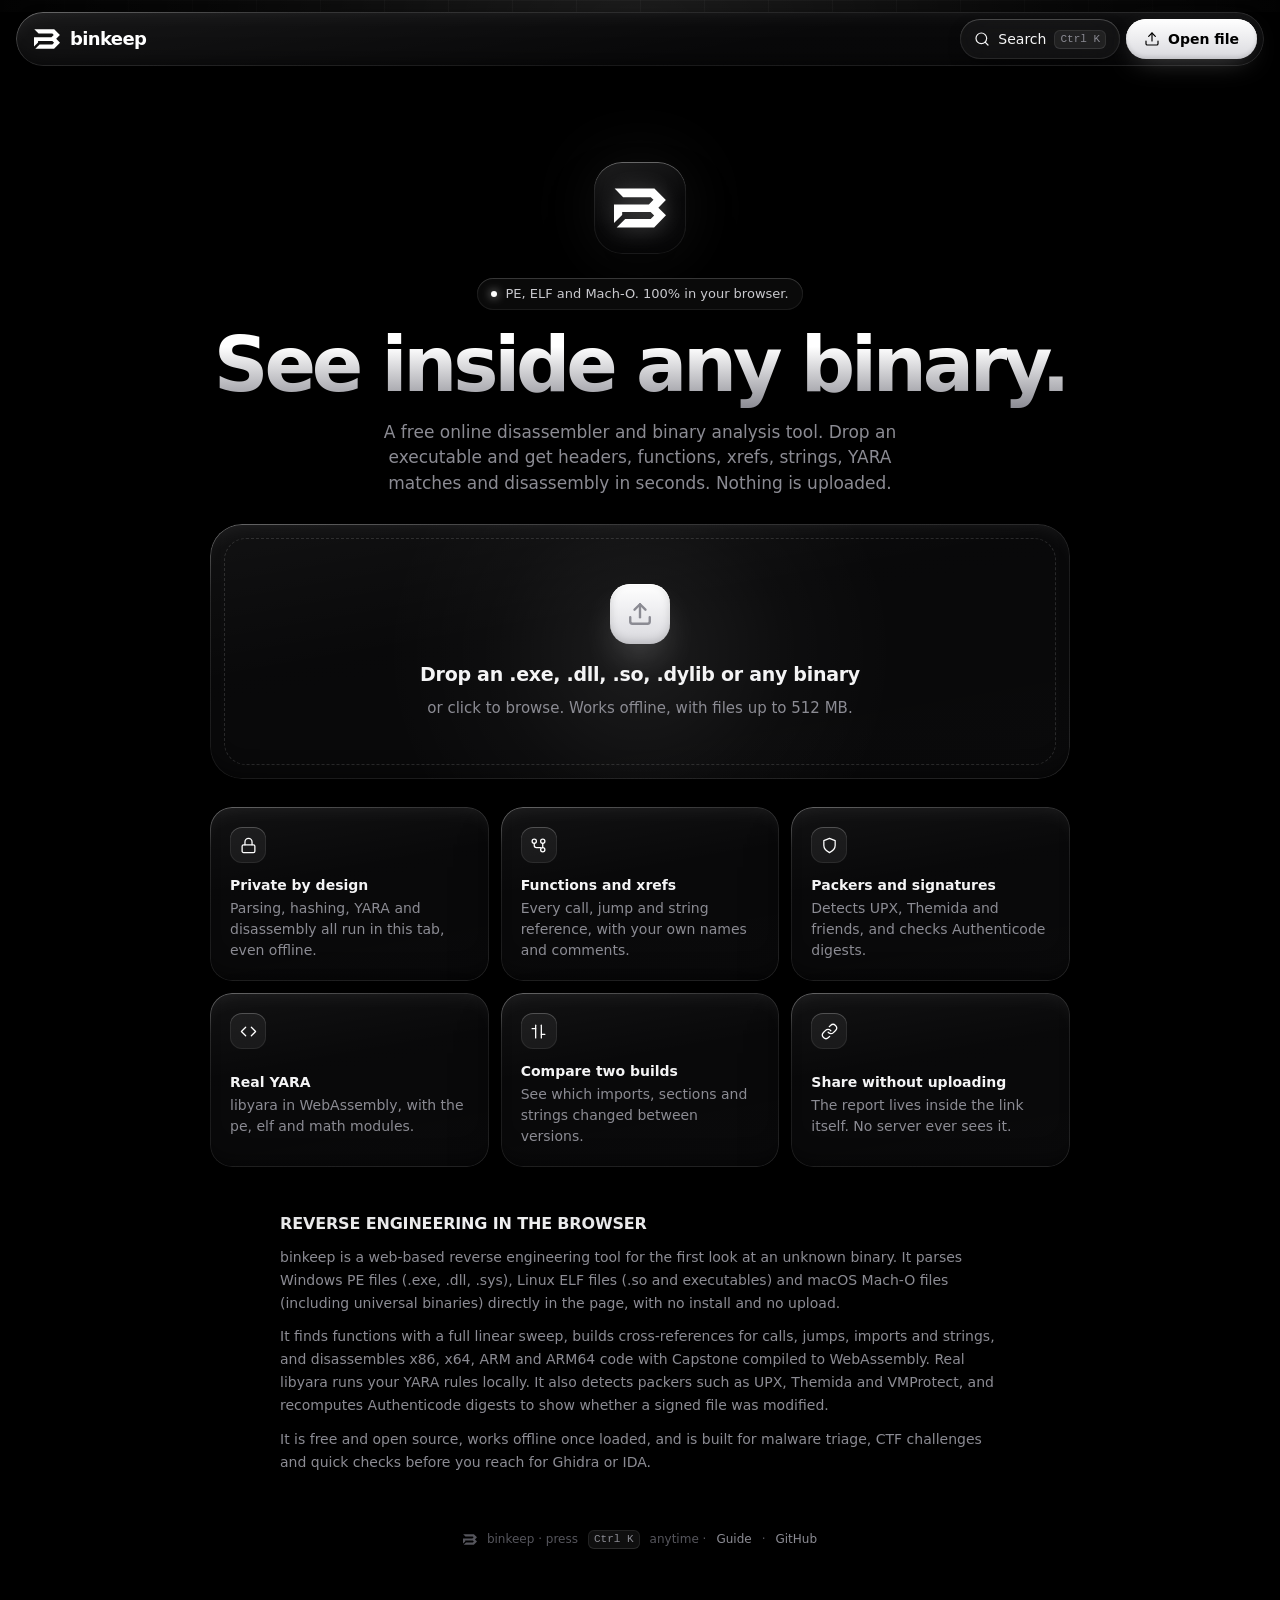
==== index.html @ 2a32a638 "Initial release of binkeep Browser-only PE/ELF/Mach-O triage: overview, imports, strings, functions," ====
<!doctype html>
<html lang="en">
<head>
  <meta charset="utf-8">
  <meta name="viewport" content="width=device-width, initial-scale=1">
  <!-- No inline scripts, no third-party scripts, no network calls except the app itself and fonts.
       'unsafe-eval' is only for libyara-wasm's Emscripten glue (it builds functions with new Function). -->
  <meta http-equiv="Content-Security-Policy" content="default-src 'none'; script-src 'self' 'unsafe-eval' 'wasm-unsafe-eval'; style-src 'self' 'unsafe-inline' https://fonts.googleapis.com; font-src https://fonts.gstatic.com; img-src 'self' blob: data:; connect-src 'self' data:; worker-src 'self'; manifest-src 'self'; base-uri 'none'; form-action 'none'; object-src 'none'">
  <meta name="referrer" content="no-referrer">
  <title>binkeep: online binary analysis and reverse engineering in your browser</title>
  <meta name="description" content="binkeep is a free web tool for reverse engineering and malware triage. Open PE (.exe, .dll), ELF and Mach-O files in your browser: disassembler, functions, xrefs, strings, imports, YARA, packer detection and Authenticode. Nothing is uploaded.">
  <meta name="keywords" content="binkeep, online disassembler, web reverse engineering, reverse engineering in browser, binary analysis, PE viewer, ELF viewer, Mach-O viewer, YARA online, malware analysis, exe analyzer">
  <link rel="canonical" href="https://kano92-dir.github.io/binkeep/">
  <meta name="robots" content="index, follow, max-image-preview:large">
  <meta name="author" content="kano92-dir">
  <meta name="application-name" content="binkeep">
  <meta name="apple-mobile-web-app-title" content="binkeep">
  <meta name="color-scheme" content="dark">
  <meta property="og:type" content="website">
  <meta property="og:site_name" content="binkeep">
  <meta property="og:title" content="binkeep: reverse engineering in your browser">
  <meta property="og:description" content="Disassembler, functions, xrefs, strings, YARA and packer detection for PE, ELF and Mach-O. Free, offline, nothing is uploaded.">
  <meta property="og:url" content="https://kano92-dir.github.io/binkeep/">
  <meta property="og:image" content="https://kano92-dir.github.io/binkeep/assets/og.png">
  <meta property="og:image:width" content="1200">
  <meta property="og:image:height" content="630">
  <meta property="og:image:alt" content="binkeep logo with the text: reverse engineering in your browser">
  <meta property="og:locale" content="en_US">
  <meta name="twitter:card" content="summary_large_image">
  <meta name="twitter:title" content="binkeep: reverse engineering in your browser">
  <meta name="twitter:description" content="Disassembler, xrefs, strings, YARA and packer detection for PE, ELF and Mach-O. Free, offline, nothing is uploaded.">
  <meta name="twitter:image" content="https://kano92-dir.github.io/binkeep/assets/og.png">
  <script type="application/ld+json">
  {
    "@context": "https://schema.org",
    "@graph": [
      {
        "@type": "WebSite",
        "@id": "https://kano92-dir.github.io/binkeep/#website",
        "name": "binkeep",
        "url": "https://kano92-dir.github.io/binkeep/",
        "inLanguage": "en"
      },
      {
        "@type": "WebApplication",
        "@id": "https://kano92-dir.github.io/binkeep/#app",
        "name": "binkeep",
        "alternateName": ["binkeep online disassembler", "binkeep reverse engineering tool"],
        "url": "https://kano92-dir.github.io/binkeep/",
        "description": "Free browser-based binary analysis and reverse engineering tool for PE, ELF and Mach-O files: disassembler, functions, cross-references, strings, imports, YARA, packer detection and Authenticode checks. Files never leave the device.",
        "applicationCategory": "DeveloperApplication",
        "applicationSubCategory": "Reverse engineering",
        "operatingSystem": "Windows, macOS, Linux, ChromeOS (web browser)",
        "browserRequirements": "Requires a modern browser with WebAssembly",
        "isAccessibleForFree": true,
        "offers": { "@type": "Offer", "price": "0", "priceCurrency": "USD" },
        "image": "https://kano92-dir.github.io/binkeep/assets/og.png",
        "screenshot": "https://kano92-dir.github.io/binkeep/assets/screenshots/overview.png",
        "featureList": ["x86, x64, ARM and ARM64 disassembler", "Function list and cross-references", "Strings and imports", "YARA rules in the browser", "Packer detection (UPX, Themida, VMProtect and more)", "Authenticode digest check", "PE resources, version info and manifest", "Compare two binaries", "Works offline"],
        "author": { "@type": "Person", "name": "kano92-dir", "url": "https://github.com/kano92-dir" },
        "isPartOf": { "@id": "https://kano92-dir.github.io/binkeep/#website" },
        "sameAs": ["https://github.com/kano92-dir/binkeep"]
      },
      {
        "@type": "SoftwareSourceCode",
        "name": "binkeep",
        "codeRepository": "https://github.com/kano92-dir/binkeep",
        "programmingLanguage": "JavaScript",
        "license": "https://opensource.org/licenses/MIT",
        "targetProduct": { "@id": "https://kano92-dir.github.io/binkeep/#app" }
      }
    ]
  }
  </script>
  <link rel="preconnect" href="https://fonts.googleapis.com">
  <link rel="preconnect" href="https://fonts.gstatic.com" crossorigin>
  <link href="https://fonts.googleapis.com/css2?family=Geist:wght@400;500;600;700&family=Geist+Mono:wght@400;500;600&display=swap" rel="stylesheet">
  <link rel="stylesheet" href="css/style.css">
  <link rel="icon" href="assets/favicon.svg" type="image/svg+xml">
  <link rel="apple-touch-icon" href="assets/icon-192.png">
  <link rel="manifest" href="manifest.webmanifest">
  <meta name="theme-color" content="#000000">
</head>
<body>
  <a class="skip" href="#main">Skip to content</a>

  <div class="ambient" aria-hidden="true">
    <div class="blob b1"></div><div class="blob b2"></div><div class="blob b3"></div><div class="blob b4"></div>
    <div class="grain"></div>
  </div>

  <header class="topbar">
    <a class="brand" href="./" aria-label="binkeep home">
      <svg class="logo" viewBox="289 373 688 513" aria-hidden="true"><path d="M297 373H824L975 524L876 625L977 726L820 886H324L437 774H774L820 728L774 681H397V722L289 827V583H750L811 522L775 486H410Z"/></svg>
      <span class="wordmark">binkeep</span>
    </a>
    <div class="file-meta" id="fileMeta" hidden>
      <span class="file-icon" id="fileIcon" hidden></span>
      <span class="file-name" id="fileName"></span>
      <span class="chip" id="fileFormat"></span>
    </div>
    <div class="actions" id="actions">
      <button class="btn icon-btn" type="button" id="paletteBtn" title="Search and commands (Ctrl+K)">
        <svg viewBox="0 0 24 24" aria-hidden="true"><circle cx="11" cy="11" r="8"/><line x1="21" y1="21" x2="16.65" y2="16.65"/></svg>
        <span class="lbl">Search</span><kbd class="kbd" id="paletteKbd">Ctrl K</kbd>
      </button>
      <button class="btn icon-btn report-only" type="button" id="compareBtn" title="Compare with another file" hidden>
        <svg viewBox="0 0 24 24" aria-hidden="true"><path d="M8 3v18"/><path d="M16 3v18"/><path d="M3 8h5"/><path d="M16 16h5"/></svg>
        <span class="lbl">Compare</span>
      </button>
      <button class="btn icon-btn report-only" type="button" id="shareBtn" title="Copy a share link (the file is not included)" hidden>
        <svg viewBox="0 0 24 24" aria-hidden="true"><path d="M10 13a5 5 0 0 0 7.54.54l3-3a5 5 0 0 0-7.07-7.07l-1.72 1.71"/><path d="M14 11a5 5 0 0 0-7.54-.54l-3 3a5 5 0 0 0 7.07 7.07l1.71-1.71"/></svg>
        <span class="lbl">Share</span>
      </button>
      <div class="menu-wrap report-only" hidden>
        <button class="btn icon-btn" type="button" id="exportBtn" aria-haspopup="menu" aria-expanded="false" title="Export report">
          <svg viewBox="0 0 24 24" aria-hidden="true"><path d="M21 15v4a2 2 0 0 1-2 2H5a2 2 0 0 1-2-2v-4"/><polyline points="7 10 12 15 17 10"/><line x1="12" y1="15" x2="12" y2="3"/></svg>
          <span class="lbl">Export</span>
        </button>
        <div class="menu" id="exportMenu" role="menu" hidden>
          <button type="button" role="menuitem" data-export="md">Report as Markdown</button>
          <button type="button" role="menuitem" data-export="json">Report as JSON</button>
        </div>
      </div>
      <label class="btn btn-primary" for="fileInput">
        <svg viewBox="0 0 24 24" aria-hidden="true"><path d="M21 15v4a2 2 0 0 1-2 2H5a2 2 0 0 1-2-2v-4"/><polyline points="17 8 12 3 7 8"/><line x1="12" y1="3" x2="12" y2="15"/></svg>
        <span class="lbl">Open file</span>
      </label>
    </div>
    <input type="file" id="fileInput" class="visually-hidden">
    <input type="file" id="compareInput" class="visually-hidden">
  </header>

  <main id="main">
    <section class="empty" id="emptyState">
      <div class="hero">
        <span class="emblem" aria-hidden="true"><svg viewBox="289 373 688 513"><path d="M297 373H824L975 524L876 625L977 726L820 886H324L437 774H774L820 728L774 681H397V722L289 827V583H750L811 522L775 486H410Z"/></svg></span>
        <span class="eyebrow"><span class="dot" aria-hidden="true"></span>PE, ELF and Mach-O. 100% in your browser.</span>
        <h1><span class="grad">See inside any binary.</span></h1>
        <p>A free online disassembler and binary analysis tool. Drop an executable and get headers, functions, xrefs, strings, YARA matches and disassembly in seconds. Nothing is uploaded.</p>
      </div>
      <label class="dropzone" for="fileInput" id="dropzone">
        <span class="lens" aria-hidden="true"></span>
        <span class="drop-icon" aria-hidden="true"><svg viewBox="0 0 24 24"><path d="M21 15v4a2 2 0 0 1-2 2H5a2 2 0 0 1-2-2v-4"/><polyline points="17 8 12 3 7 8"/><line x1="12" y1="3" x2="12" y2="15"/></svg></span>
        <strong>Drop an .exe, .dll, .so, .dylib or any binary</strong>
        <span>or click to browse. Works offline, with files up to 512 MB.</span>
      </label>
      <ul class="pitch">
        <li>
          <span class="ico" aria-hidden="true"><svg viewBox="0 0 24 24"><rect x="3" y="11" width="18" height="11" rx="2"/><path d="M7 11V7a5 5 0 0 1 10 0v4"/></svg></span>
          <span><b>Private by design</b>Parsing, hashing, YARA and disassembly all run in this tab, even offline.</span>
        </li>
        <li>
          <span class="ico" aria-hidden="true"><svg viewBox="0 0 24 24"><circle cx="6" cy="6" r="3"/><circle cx="18" cy="18" r="3"/><path d="M6 9v3a3 3 0 0 0 3 3h6"/><circle cx="18" cy="6" r="3"/><path d="M18 9v6"/></svg></span>
          <span><b>Functions and xrefs</b>Every call, jump and string reference, with your own names and comments.</span>
        </li>
        <li>
          <span class="ico" aria-hidden="true"><svg viewBox="0 0 24 24"><path d="M12 22s8-4 8-10V5l-8-3-8 3v7c0 6 8 10 8 10z"/></svg></span>
          <span><b>Packers and signatures</b>Detects UPX, Themida and friends, and checks Authenticode digests.</span>
        </li>
        <li>
          <span class="ico" aria-hidden="true"><svg viewBox="0 0 24 24"><polyline points="16 18 22 12 16 6"/><polyline points="8 6 2 12 8 18"/></svg></span>
          <span><b>Real YARA</b>libyara in WebAssembly, with the pe, elf and math modules.</span>
        </li>
        <li>
          <span class="ico" aria-hidden="true"><svg viewBox="0 0 24 24"><path d="M8 3v18"/><path d="M16 3v18"/><path d="M3 8h5"/><path d="M16 16h5"/></svg></span>
          <span><b>Compare two builds</b>See which imports, sections and strings changed between versions.</span>
        </li>
        <li>
          <span class="ico" aria-hidden="true"><svg viewBox="0 0 24 24"><path d="M10 13a5 5 0 0 0 7.54.54l3-3a5 5 0 0 0-7.07-7.07l-1.72 1.71"/><path d="M14 11a5 5 0 0 0-7.54-.54l-3 3a5 5 0 0 0 7.07 7.07l1.71-1.71"/></svg></span>
          <span><b>Share without uploading</b>The report lives inside the link itself. No server ever sees it.</span>
        </li>
      </ul>
      <section class="about" aria-labelledby="aboutTitle">
        <h2 id="aboutTitle">Reverse engineering in the browser</h2>
        <p>binkeep is a web-based reverse engineering tool for the first look at an unknown binary. It parses Windows PE files (.exe, .dll, .sys), Linux ELF files (.so and executables) and macOS Mach-O files (including universal binaries) directly in the page, with no install and no upload.</p>
        <p>It finds functions with a full linear sweep, builds cross-references for calls, jumps, imports and strings, and disassembles x86, x64, ARM and ARM64 code with Capstone compiled to WebAssembly. Real libyara runs your YARA rules locally. It also detects packers such as UPX, Themida and VMProtect, and recomputes Authenticode digests to show whether a signed file was modified.</p>
        <p>It is free and open source, works offline once loaded, and is built for malware triage, CTF challenges and quick checks before you reach for Ghidra or IDA.</p>
      </section>
      <p class="foot"><svg viewBox="289 373 688 513" aria-hidden="true"><path d="M297 373H824L975 524L876 625L977 726L820 886H324L437 774H774L820 728L774 681H397V722L289 827V583H750L811 522L775 486H410Z"/></svg>binkeep &middot; press <kbd class="kbd">Ctrl K</kbd> anytime &middot; <a href="guide.html">Guide</a> &middot; <a href="https://github.com/kano92-dir/binkeep">GitHub</a></p>
    </section>

    <section class="loading" id="loadingState" hidden aria-live="polite">
      <div class="spinner" aria-hidden="true"></div>
      <span id="loadingText">Analyzing...</span>
    </section>

    <section class="report" id="shared" hidden></section>

    <section class="report" id="report" hidden>
      <div class="summary" id="summary"></div>

      <div class="card entropy-card">
        <div class="card-head">
          <h2>Entropy</h2>
          <span class="muted" id="entropyLegend"></span>
        </div>
        <div class="entropy-wrap">
          <canvas id="entropyCanvas" role="img" aria-label="Entropy across the file"></canvas>
          <div class="tooltip" id="entropyTip" hidden></div>
        </div>
        <p class="muted small">Values near 8 bits per byte mean compressed or encrypted data. Click anywhere to open that offset in the hex view.</p>
      </div>

      <nav class="tabs" role="tablist" aria-label="Report sections" id="tabs">
        <span class="tab-lens" id="tabLens" aria-hidden="true"></span>
        <button role="tab" data-tab="overview" aria-selected="true">Overview</button>
        <button role="tab" data-tab="sections">Sections</button>
        <button role="tab" data-tab="imports">Imports</button>
        <button role="tab" data-tab="exports">Symbols</button>
        <button role="tab" data-tab="strings">Strings</button>
        <button role="tab" data-tab="functions">Functions</button>
        <button role="tab" data-tab="resources" hidden>Resources</button>
        <button role="tab" data-tab="hex">Hex</button>
        <button role="tab" data-tab="disasm">Disassembly</button>
        <button role="tab" data-tab="yara">YARA</button>
        <button role="tab" data-tab="diff" hidden>Compare</button>
      </nav>

      <div class="panel" role="tabpanel" data-panel="overview"></div>
      <div class="panel" role="tabpanel" data-panel="sections" hidden></div>
      <div class="panel" role="tabpanel" data-panel="imports" hidden></div>
      <div class="panel" role="tabpanel" data-panel="exports" hidden></div>
      <div class="panel" role="tabpanel" data-panel="strings" hidden>
        <div class="toolbar">
          <label class="search">
            <svg viewBox="0 0 24 24" aria-hidden="true"><circle cx="11" cy="11" r="8"/><line x1="21" y1="21" x2="16.65" y2="16.65"/></svg>
            <span class="visually-hidden">Filter strings</span>
            <input type="search" id="strFilter" placeholder="Filter strings (regex ok)" autocomplete="off">
          </label>
          <label class="select">
            <span>Encoding</span>
            <select id="strEnc"><option value="">All</option><option>ASCII</option><option>UTF-16</option></select>
          </label>
          <label class="select"><input type="checkbox" id="strRefOnly"> Referenced by code</label>
          <div class="chips" id="strCats" role="group" aria-label="Category filter"></div>
          <span class="muted" id="strCount"></span>
        </div>
        <div class="vlist strings-list" id="strList" tabindex="0" aria-label="Strings"></div>
      </div>
      <div class="panel" role="tabpanel" data-panel="functions" hidden>
        <div class="toolbar">
          <label class="search">
            <svg viewBox="0 0 24 24" aria-hidden="true"><circle cx="11" cy="11" r="8"/><line x1="21" y1="21" x2="16.65" y2="16.65"/></svg>
            <span class="visually-hidden">Filter functions</span>
            <input type="search" id="fnFilter" placeholder="Filter by name or address" autocomplete="off">
          </label>
          <label class="select">
            <span>Sort</span>
            <select id="fnSort"><option value="va">Address</option><option value="xrefs">Most called</option><option value="size">Largest</option><option value="name">Name</option></select>
          </label>
          <button class="btn" type="button" id="codeRun" hidden>Analyze code</button>
          <span class="muted" id="fnInfo"></span>
        </div>
        <div class="progress" id="codeProgress" hidden><i></i></div>
        <div class="vlist fn-list-v" id="fnList" tabindex="0" aria-label="Functions"></div>
      </div>
      <div class="panel" role="tabpanel" data-panel="resources" hidden></div>
      <div class="panel" role="tabpanel" data-panel="hex" hidden>
        <div class="toolbar">
          <form id="hexGoto" class="goto">
            <label for="hexGotoInput">Go to offset</label>
            <input id="hexGotoInput" placeholder="0x400" autocomplete="off" spellcheck="false">
            <button class="btn" type="submit">Go</button>
          </form>
          <span class="muted" id="hexInfo"></span>
        </div>
        <div class="vlist hex-list" id="hexList" tabindex="0" aria-label="Hex dump"></div>
      </div>
      <div class="panel" role="tabpanel" data-panel="disasm" hidden>
        <div class="toolbar">
          <form id="disGoto" class="goto">
            <label for="disGotoInput">Address</label>
            <input id="disGotoInput" placeholder="address or function name" autocomplete="off" spellcheck="false">
            <button class="btn" type="submit">Go</button>
          </form>
          <button class="btn" id="disBack" type="button" disabled>Back</button>
          <button class="btn" id="disEntry" type="button">Entry point</button>
          <span class="muted" id="disInfo"></span>
        </div>
        <p class="keys muted small">Click a line, then <kbd class="kbd">N</kbd> rename function, <kbd class="kbd">;</kbd> comment, <kbd class="kbd">X</kbd> cross-references.</p>
        <div class="disasm" id="disList" aria-live="polite"></div>
        <button class="btn more" id="disMore" type="button" hidden>Load 300 more</button>
      </div>
      <div class="panel" role="tabpanel" data-panel="yara" hidden>
        <div class="yara-grid">
          <div class="card yara-editor">
            <div class="card-head"><h2>Rules</h2><span class="muted small">libyara in WebAssembly, runs locally</span></div>
            <textarea id="yaraRules" spellcheck="false" aria-label="YARA rules"></textarea>
            <div class="toolbar">
              <button class="btn btn-primary" type="button" id="yaraRun">Run rules</button>
              <label class="btn" for="yaraFile">Load .yar</label>
              <input type="file" id="yaraFile" class="visually-hidden" accept=".yar,.yara,.txt">
              <button class="btn" type="button" id="yaraSample">Sample rules</button>
              <span class="muted small" id="yaraStatus">Ctrl+Enter runs</span>
            </div>
          </div>
          <div class="card yara-results" id="yaraResults"><div class="card-head"><h2>Matches</h2></div><p class="muted small">Run your rules to see matches here. Rules are kept in this browser and run automatically on every file you open.</p></div>
        </div>
      </div>
      <div class="panel" role="tabpanel" data-panel="diff" hidden></div>
    </section>
  </main>

  <div class="drag-overlay" id="dragOverlay" hidden>Drop to analyze</div>

  <dialog class="sheet" id="xrefDlg" aria-labelledby="xrefTitle">
    <div class="sheet-head"><h2 id="xrefTitle">Cross-references</h2><button class="btn icon-btn" type="button" data-close aria-label="Close"><svg viewBox="0 0 24 24" aria-hidden="true"><line x1="18" y1="6" x2="6" y2="18"/><line x1="6" y1="6" x2="18" y2="18"/></svg></button></div>
    <div class="sheet-body" id="xrefBody"></div>
  </dialog>

  <div class="edit-pop" id="editPop" hidden>
    <label id="editLabel" for="editInput"></label>
    <input id="editInput" autocomplete="off" spellcheck="false">
    <span class="muted small">Enter saves, Esc cancels, empty clears</span>
  </div>

  <div class="toast" id="toast" role="status" aria-live="polite" hidden></div>

  <script type="module" src="js/app.js"></script>
</body>
</html>
---- css/style.css ----
/* binkeep: obsidian glass theme. Black first, light used sparingly. */

:root {
  --bg: #000;
  --fg: #f4f4f5;
  --fg-2: #c9c9ce;
  --muted: #8b8b93;
  --faint: #55555c;

  --accent: #ffffff;
  --accent-ink: #000;
  --accent-grad: linear-gradient(180deg, #ffffff 0%, #d9d9de 100%);
  --ok: #a7d8bf;
  --warn: #e3c58f;
  --danger: #ef9a9a;
  --info: #b4c6e0;

  /* Glass material: dark smoked glass over black */
  --glass: rgba(255, 255, 255, 0.04);
  --glass-hover: rgba(255, 255, 255, 0.075);
  --glass-edge: rgba(255, 255, 255, 0.09);
  --glass-blur: blur(30px) saturate(140%);
  --glass-blur-sm: blur(16px) saturate(130%);
  --spec-top: inset 0 1px 0 0 rgba(255, 255, 255, 0.14);
  --thickness: inset 0 0 0 1px rgba(255, 255, 255, 0.045), inset 0 14px 28px -22px rgba(255, 255, 255, 0.16), inset 0 -18px 28px -22px rgba(0, 0, 0, 0.9);
  --lift: 0 30px 70px -30px rgba(0, 0, 0, 0.95), 0 2px 8px rgba(0, 0, 0, 0.5);

  --hl: rgba(255, 255, 255, 0.22);
  --hl-strong: rgba(255, 255, 255, 0.30);
  --line: rgba(255, 255, 255, 0.06);
  --line-strong: rgba(255, 255, 255, 0.12);
  --focus: #ffffff;

  --c-addr: #8e8e97;
  --c-mnem: #e6e6ea;
  --c-call: #a7d8bf;
  --c-jump: #e3c58f;
  --c-ret: #ef9a9a;
  --c-num: #b4c6e0;
  --c-comment: #5c5c64;

  --sans: 'Geist', 'Inter', system-ui, -apple-system, 'Segoe UI', sans-serif;
  --mono: 'Geist Mono', 'JetBrains Mono', ui-monospace, 'Cascadia Mono', Consolas, monospace;

  --r-sm: 10px;
  --r-md: 16px;
  --r-lg: 22px;
  --r-pill: 999px;
  --s1: 4px; --s2: 8px; --s3: 12px; --s4: 16px; --s5: 24px; --s6: 32px;
  --spring: cubic-bezier(0.34, 1.36, 0.64, 1);
  --ease: cubic-bezier(0.22, 0.8, 0.24, 1);

  --surface-3: rgba(255, 255, 255, 0.05);
  color-scheme: dark;
}

* { box-sizing: border-box; }
[hidden] { display: none !important; }
html, body { margin: 0; }
html { background: #000; }
body {
  background: var(--bg);
  color: var(--fg);
  font: 15px/1.5 var(--sans);
  min-height: 100dvh;
  -webkit-font-smoothing: antialiased;
  font-feature-settings: 'ss01', 'cv11';
  overflow-x: hidden;
}
svg { width: 18px; height: 18px; fill: none; stroke: currentColor; stroke-width: 1.8; stroke-linecap: round; stroke-linejoin: round; flex: none; }
h1, h2, h3 { margin: 0; font-weight: 600; letter-spacing: -0.01em; }
h2 { font-size: 13px; text-transform: uppercase; letter-spacing: 0.08em; color: var(--fg-2); font-weight: 500; }
code, .mono { font-family: var(--mono); }
.muted { color: var(--muted); }
.small { font-size: 13px; }
.visually-hidden { position: absolute; width: 1px; height: 1px; overflow: hidden; clip: rect(0 0 0 0); white-space: nowrap; }
:focus-visible { outline: 2px solid var(--focus); outline-offset: 3px; border-radius: var(--r-sm); }
::selection { background: rgba(255, 255, 255, 0.85); color: #000; }
::-webkit-scrollbar { width: 10px; height: 10px; }
::-webkit-scrollbar-thumb { background: rgba(255,255,255,0.10); border-radius: 10px; border: 3px solid transparent; background-clip: padding-box; }
::-webkit-scrollbar-thumb:hover { background-color: rgba(255,255,255,0.2); }
::-webkit-scrollbar-track, ::-webkit-scrollbar-corner { background: transparent; }

.skip { position: absolute; left: -999px; top: 8px; background: #fff; color: #000; padding: 8px 12px; border-radius: var(--r-sm); z-index: 100; }
.skip:focus { left: 8px; }

/* ---------- Ambient: a single cold light from above, nothing colorful ---------- */
.ambient { position: fixed; inset: 0; z-index: -1; overflow: hidden; pointer-events: none; background: #000; }
.ambient::before {
  content: ''; position: absolute; inset: 0;
  background-image:
    linear-gradient(rgba(255,255,255,0.028) 1px, transparent 1px),
    linear-gradient(90deg, rgba(255,255,255,0.028) 1px, transparent 1px);
  background-size: 64px 64px;
  mask-image: radial-gradient(ellipse 70% 55% at 50% 0%, #000 20%, transparent 72%);
  -webkit-mask-image: radial-gradient(ellipse 70% 55% at 50% 0%, #000 20%, transparent 72%);
}
.ambient::after {
  content: ''; position: absolute; left: 50%; top: -38vh; width: 120vw; height: 80vh; translate: -50% 0;
  background: radial-gradient(ellipse at 50% 50%, rgba(255,255,255,0.11) 0%, rgba(255,255,255,0.03) 38%, transparent 68%);
}
.blob { position: absolute; border-radius: 50%; filter: blur(110px); will-change: transform; }
.blob.b1 { width: 520px; height: 520px; left: -180px; top: 18vh; background: radial-gradient(circle, rgba(255,255,255,0.07) 0%, transparent 65%); animation: drift1 30s var(--ease) infinite alternate; }
.blob.b2 { width: 640px; height: 640px; right: -260px; top: 35vh; background: radial-gradient(circle, rgba(200,205,220,0.06) 0%, transparent 65%); animation: drift2 36s var(--ease) infinite alternate; }
.blob.b3 { width: 560px; height: 560px; left: 30vw; bottom: -320px; background: radial-gradient(circle, rgba(255,255,255,0.05) 0%, transparent 65%); animation: drift3 32s var(--ease) infinite alternate; }
.blob.b4 { display: none; }
@keyframes drift1 { to { transform: translate3d(120px, 60px, 0) scale(1.1); } }
@keyframes drift2 { to { transform: translate3d(-120px, 40px, 0) scale(0.92); } }
@keyframes drift3 { to { transform: translate3d(80px, -80px, 0) scale(1.06); } }
.grain {
  position: absolute; inset: -50%; opacity: 0.06; mix-blend-mode: overlay;
  background-image: url("data:image/svg+xml,%3Csvg xmlns='http://www.w3.org/2000/svg' width='160' height='160'%3E%3Cfilter id='n'%3E%3CfeTurbulence type='fractalNoise' baseFrequency='0.9' numOctaves='2' stitchTiles='stitch'/%3E%3C/filter%3E%3Crect width='100%25' height='100%25' filter='url(%23n)'/%3E%3C/svg%3E");
}

/* ---------- The glass material ---------- */
.glass, .topbar, .card, .stat, .pitch li, .dropzone, .tabs, .lib, .table-wrap, .vlist, .disasm, .tooltip, .search input, .goto input, select, .btn, .chip {
  -webkit-backdrop-filter: var(--glass-blur-sm);
  backdrop-filter: var(--glass-blur-sm);
}
.card, .stat, .pitch li, .lib, .table-wrap, .topbar, .tabs, .dropzone {
  position: relative;
  background: linear-gradient(170deg, rgba(255,255,255,0.055) 0%, rgba(255,255,255,0.018) 40%, rgba(255,255,255,0.025) 100%), rgba(8, 8, 10, 0.55);
  -webkit-backdrop-filter: var(--glass-blur);
  backdrop-filter: var(--glass-blur);
  box-shadow: var(--thickness), var(--lift);
  isolation: isolate;
}
/* Specular rim: thin light catching the top edge */
.card::before, .stat::before, .pitch li::before, .lib::before, .topbar::before, .tabs::before, .dropzone::before {
  content: ''; position: absolute; inset: 0; border-radius: inherit; padding: 1px; pointer-events: none; z-index: 2;
  background: linear-gradient(170deg, rgba(255,255,255,0.30) 0%, rgba(255,255,255,0.08) 18%, rgba(255,255,255,0.03) 55%, rgba(255,255,255,0.08) 100%);
  -webkit-mask: linear-gradient(#000 0 0) content-box, linear-gradient(#000 0 0);
  -webkit-mask-composite: xor;
  mask: linear-gradient(#000 0 0) content-box exclude, linear-gradient(#000 0 0);
}
/* Pointer spotlight (set from JS: --sx, --sy) */
.card::after, .stat::after, .pitch li::after, .lib::after {
  content: ''; position: absolute; inset: 0; border-radius: inherit; pointer-events: none; z-index: 0;
  background: radial-gradient(360px circle at var(--sx, 50%) var(--sy, -40%), rgba(255,255,255,0.055), transparent 60%);
  opacity: 0; transition: opacity 300ms var(--ease);
}
.card:hover::after, .stat:hover::after, .pitch li:hover::after, .lib:hover::after { opacity: 1; }
.card > *, .stat > *, .pitch li > *, .lib > * { position: relative; z-index: 1; }

/* ---------- Top bar: a floating capsule ---------- */
.topbar {
  position: sticky; top: 12px; z-index: 30;
  display: flex; align-items: center; gap: var(--s4);
  max-width: 1400px; margin: 12px auto 0; padding: 7px 7px 7px 18px;
  border-radius: var(--r-pill);
  width: calc(100% - 32px);
}
.tabs, .topbar { background: linear-gradient(170deg, rgba(255,255,255,0.07) 0%, rgba(255,255,255,0.02) 60%), rgba(6, 6, 8, 0.72); }
.brand { display: flex; align-items: center; gap: 10px; color: #fff; text-decoration: none; }
.logo { width: 26px; height: 20px; fill: currentColor; stroke: none; }
.wordmark { font: 700 18px/1 var(--sans); letter-spacing: -0.035em; }
.file-meta { display: flex; align-items: center; gap: var(--s2); min-width: 0; flex: 1; padding-left: 14px; border-left: 1px solid var(--line-strong); }
.file-name { font-family: var(--mono); font-size: 13px; color: var(--fg-2); overflow: hidden; text-overflow: ellipsis; white-space: nowrap; }
.actions { display: flex; align-items: center; gap: 6px; margin-left: auto; flex: none; }

/* ---------- Buttons ---------- */
.btn {
  position: relative; overflow: hidden;
  display: inline-flex; align-items: center; justify-content: center; gap: 8px;
  min-height: 40px; padding: 0 18px;
  font: 500 14px var(--sans); color: var(--fg);
  background: var(--glass); border: 0; border-radius: var(--r-pill);
  box-shadow: var(--spec-top), inset 0 0 0 1px var(--glass-edge), 0 6px 18px -8px rgba(0,0,0,0.8);
  cursor: pointer; white-space: nowrap;
  transition: transform 380ms var(--spring), background 200ms var(--ease), box-shadow 200ms var(--ease);
}
.btn::after {
  content: ''; position: absolute; inset: 0; border-radius: inherit; pointer-events: none;
  background: radial-gradient(120px 60px at var(--mx, 50%) var(--my, 0%), rgba(255,255,255,0.18), transparent 70%);
  opacity: 0; transition: opacity 200ms var(--ease);
}
.btn:hover { background: var(--glass-hover); }
.btn:hover::after { opacity: 1; }
.btn:active { transform: scale(0.96); }
.btn:disabled { opacity: 0.35; cursor: not-allowed; transform: none; }
.btn:disabled::after { opacity: 0; }
.btn-primary {
  background: var(--accent-grad); color: #000; font-weight: 600;
  box-shadow: inset 0 1px 0 #fff, inset 0 -2px 4px rgba(0,0,0,0.12), 0 8px 28px -10px rgba(255,255,255,0.35);
}
.btn-primary:hover { background: #fff; box-shadow: inset 0 1px 0 #fff, 0 10px 34px -8px rgba(255,255,255,0.45); }
.btn-primary::after { background: radial-gradient(120px 60px at var(--mx, 50%) var(--my, 0%), rgba(255,255,255,0.9), transparent 70%); }
.btn svg { width: 16px; height: 16px; }

input, select {
  font: 14px var(--sans); color: var(--fg);
  background: rgba(255,255,255,0.035); border: 0; border-radius: var(--r-pill);
  box-shadow: inset 0 1px 2px rgba(0,0,0,0.6), inset 0 0 0 1px var(--glass-edge);
  min-height: 40px; padding: 0 16px;
  transition: box-shadow 200ms var(--ease), background 200ms var(--ease);
}
select { padding-right: 12px; }
select option { background: #0c0c0e; }
input::placeholder { color: var(--faint); }
input:focus-visible, select:focus-visible { outline: none; background: rgba(255,255,255,0.06); box-shadow: inset 0 1px 2px rgba(0,0,0,0.6), inset 0 0 0 1px rgba(255,255,255,0.55), 0 0 0 4px rgba(255,255,255,0.08); }
input[type="checkbox"] { min-height: auto; width: 18px; height: 18px; accent-color: #fff; padding: 0; box-shadow: none; }

.chip {
  display: inline-flex; align-items: center; gap: 6px;
  padding: 3px 10px; border-radius: var(--r-pill);
  font: 500 12px/1.5 var(--sans); white-space: nowrap;
  background: rgba(255,255,255,0.05); color: var(--fg-2); border: 0;
  box-shadow: inset 0 1px 0 rgba(255,255,255,0.08), inset 0 0 0 1px rgba(255,255,255,0.07);
}
.chip.ok { color: var(--ok); background: rgba(167, 216, 191, 0.07); box-shadow: inset 0 0 0 1px rgba(167, 216, 191, 0.18); }
.chip.bad { color: var(--danger); background: rgba(239, 154, 154, 0.07); box-shadow: inset 0 0 0 1px rgba(239, 154, 154, 0.2); }
.chip.warn { color: var(--warn); background: rgba(227, 197, 143, 0.07); box-shadow: inset 0 0 0 1px rgba(227, 197, 143, 0.2); }
.chip.info { color: var(--info); background: rgba(180, 198, 224, 0.07); box-shadow: inset 0 0 0 1px rgba(180, 198, 224, 0.18); }
button.chip { cursor: pointer; min-height: 32px; padding: 0 14px; transition: transform 300ms var(--spring), background 200ms var(--ease), color 200ms var(--ease); }
button.chip:hover { background: rgba(255,255,255,0.09); color: var(--fg); }
button.chip:active { transform: scale(0.95); }
button.chip[aria-pressed="true"] { background: #fff; color: #000; box-shadow: inset 0 1px 0 #fff, 0 6px 18px -8px rgba(255,255,255,0.5); }

/* ---------- Landing ---------- */
main { max-width: 1400px; margin: 0 auto; padding: var(--s5) 16px 80px; }
.empty { display: grid; gap: 28px; max-width: 860px; margin: 8vh auto 0; }
.hero { text-align: center; display: grid; gap: 18px; justify-items: center; }
.emblem {
  position: relative; display: grid; place-items: center; width: 92px; height: 92px; border-radius: 28px; margin-bottom: 6px;
  background: linear-gradient(160deg, rgba(255,255,255,0.10), rgba(255,255,255,0.02) 55%), #050506;
  box-shadow: inset 0 1px 0 rgba(255,255,255,0.28), inset 0 0 0 1px rgba(255,255,255,0.08), inset 0 -10px 24px -10px rgba(0,0,0,0.9), 0 30px 60px -20px rgba(0,0,0,1), 0 0 80px -10px rgba(255,255,255,0.12);
  overflow: hidden; isolation: isolate;
  animation: emblem-in 900ms var(--spring) both;
}
.emblem svg { width: 52px; height: 40px; fill: #fff; stroke: none; filter: drop-shadow(0 2px 10px rgba(255,255,255,0.25)); }
.emblem::after {
  content: ''; position: absolute; inset: -40%; z-index: 1; pointer-events: none;
  background: linear-gradient(115deg, transparent 40%, rgba(255,255,255,0.22) 50%, transparent 60%);
  transform: translateX(-70%); animation: sweep 5.5s var(--ease) 1.2s infinite;
}
@keyframes sweep { 0% { transform: translateX(-70%); } 30%, 100% { transform: translateX(70%); } }
@keyframes emblem-in { from { opacity: 0; transform: translateY(10px) scale(0.92); } }
.eyebrow {
  display: inline-flex; align-items: center; gap: 8px; padding: 6px 14px; border-radius: var(--r-pill);
  font-size: 13px; color: var(--fg-2); background: rgba(255,255,255,0.04);
  box-shadow: inset 0 1px 0 rgba(255,255,255,0.12), inset 0 0 0 1px rgba(255,255,255,0.07);
  -webkit-backdrop-filter: var(--glass-blur-sm); backdrop-filter: var(--glass-blur-sm);
}
.eyebrow .dot { width: 6px; height: 6px; border-radius: 50%; background: #fff; box-shadow: 0 0 10px rgba(255,255,255,0.8); animation: pulse 2.4s var(--ease) infinite; }
@keyframes pulse { 50% { opacity: 0.35; } }
.hero h1 { font-size: clamp(40px, 7vw, 76px); line-height: 0.98; letter-spacing: -0.055em; font-weight: 700; text-wrap: balance; }
.hero h1 .grad { background: linear-gradient(180deg, #ffffff 30%, #8a8a92 100%); -webkit-background-clip: text; background-clip: text; color: transparent; }
.hero p { margin: 0; max-width: 540px; color: var(--muted); font-size: 17px; text-wrap: balance; }

.dropzone {
  display: grid; justify-items: center; gap: 8px; text-align: center;
  padding: 60px 24px; border-radius: 32px; cursor: pointer; overflow: hidden;
  transition: transform 500ms var(--spring), box-shadow 300ms var(--ease);
}
.dropzone::after {
  content: ''; position: absolute; inset: 14px; border-radius: 22px; pointer-events: none;
  border: 1px dashed rgba(255,255,255,0.13); transition: border-color 300ms var(--ease);
}
.dropzone .lens {
  position: absolute; width: 520px; height: 520px; left: 50%; top: 50%; translate: -50% -50%; z-index: -1;
  background: radial-gradient(circle at 50% 50%, rgba(255,255,255,0.08), rgba(255,255,255,0.02) 40%, transparent 70%);
  transition: scale 600ms var(--spring), opacity 300ms var(--ease); pointer-events: none;
}
.dropzone:hover, .dropzone.over { transform: translateY(-2px); }
.dropzone:hover::after, .dropzone.over::after { border-color: rgba(255,255,255,0.4); }
.dropzone:hover .lens, .dropzone.over .lens { scale: 1.25; }
.drop-icon {
  display: grid; place-items: center; width: 60px; height: 60px; border-radius: 20px; margin-bottom: 8px;
  background: var(--accent-grad); color: #000;
  box-shadow: inset 0 1px 0 #fff, inset 0 -3px 8px rgba(0,0,0,0.15), 0 18px 40px -14px rgba(255,255,255,0.4);
  transition: transform 500ms var(--spring);
}
.dropzone:hover .drop-icon { transform: translateY(-3px); }
.drop-icon svg { width: 26px; height: 26px; stroke-width: 2.2; }
.dropzone strong { font-size: 19px; letter-spacing: -0.015em; font-weight: 600; }
.dropzone span { color: var(--muted); }

.pitch { list-style: none; margin: 0; padding: 0; display: grid; gap: var(--s3); grid-template-columns: repeat(auto-fit, minmax(220px, 1fr)); }
.pitch li { display: grid; gap: 12px; padding: 20px; border-radius: var(--r-lg); color: var(--muted); font-size: 14px; }
.pitch b { display: block; color: var(--fg); font-weight: 600; margin-bottom: 2px; }
.pitch .ico {
  display: grid; place-items: center; width: 36px; height: 36px; border-radius: 12px; color: #fff;
  background: rgba(255,255,255,0.06); box-shadow: inset 0 1px 0 rgba(255,255,255,0.16), inset 0 0 0 1px rgba(255,255,255,0.08);
}
.pitch .ico svg { width: 17px; height: 17px; }

.about { max-width: 720px; margin: var(--s4) auto 0; color: var(--muted); font-size: 14px; line-height: 1.65; }
.about h2 { color: var(--fg); font-size: 16px; font-weight: 600; letter-spacing: -0.01em; margin: 0 0 8px; }
.about p { margin: 0 0 10px; }

.foot { display: flex; justify-content: center; align-items: center; gap: 10px; margin-top: 18px; color: var(--faint); font-size: 12px; }
.foot svg { width: 14px; height: 11px; fill: currentColor; stroke: none; }

.loading { display: flex; align-items: center; justify-content: center; gap: 12px; padding: 22vh 0; color: var(--muted); }
.spinner { width: 22px; height: 22px; border-radius: 50%; background: conic-gradient(from 0deg, transparent 0 30%, #fff 100%); -webkit-mask: radial-gradient(circle, transparent 56%, #000 58%); mask: radial-gradient(circle, transparent 56%, #000 58%); animation: spin 800ms linear infinite; }
@keyframes spin { to { transform: rotate(360deg); } }

.drag-overlay {
  position: fixed; inset: 12px; z-index: 50; display: grid; place-items: center; border-radius: 32px;
  background: rgba(0, 0, 0, 0.55); -webkit-backdrop-filter: blur(24px) saturate(120%); backdrop-filter: blur(24px) saturate(120%);
  color: #fff; font-size: 24px; font-weight: 600; letter-spacing: -0.02em;
  box-shadow: inset 0 0 0 1px rgba(255,255,255,0.4), inset 0 0 120px rgba(255,255,255,0.06);
  pointer-events: none; animation: pop 400ms var(--spring);
}
@keyframes pop { from { opacity: 0; transform: scale(0.97); } }

/* ---------- Report ---------- */
.report { display: grid; grid-template-columns: minmax(0, 1fr); gap: var(--s4); animation: rise 600ms var(--ease) both; }
@keyframes rise { from { opacity: 0; transform: translateY(12px); } }
.summary { display: grid; gap: var(--s3); grid-template-columns: repeat(3, minmax(0, 1fr)); }
@media (min-width: 1000px) { .summary { grid-template-columns: repeat(6, minmax(0, 1fr)); } }
.stat { margin: 0; padding: 14px 18px; border-radius: 20px; min-width: 0; }
.stat dt { font-size: 11px; color: var(--muted); letter-spacing: 0.08em; text-transform: uppercase; }
.stat dd { margin: 6px 0 0; font: 600 20px var(--mono); letter-spacing: -0.03em; overflow-wrap: anywhere; font-variant-numeric: tabular-nums; }
.stat dd.warn { color: var(--warn); }
.stat dd.bad { color: var(--danger); }

.card { border-radius: var(--r-lg); padding: 20px; min-width: 0; }
.card-head { display: flex; align-items: baseline; justify-content: space-between; gap: var(--s3); margin-bottom: var(--s3); flex-wrap: wrap; }
.card-head .muted { font-size: 12px; }
.card p { margin: var(--s2) 0 0; }

.entropy-wrap { position: relative; border-radius: 14px; overflow: visible; }
#entropyCanvas, .entropy-canvas { width: 100%; height: 160px; display: block; }
#entropyCanvas { cursor: crosshair; }
.tooltip {
  position: absolute; pointer-events: none; z-index: 5;
  padding: 7px 12px; border-radius: 12px;
  background: rgba(12, 12, 14, 0.82); -webkit-backdrop-filter: var(--glass-blur); backdrop-filter: var(--glass-blur);
  box-shadow: var(--spec-top), inset 0 0 0 1px var(--glass-edge), 0 12px 30px -10px rgba(0,0,0,0.9);
  font: 12px/1.5 var(--mono); white-space: nowrap; transform: translate(-50%, calc(-100% - 10px));
}
.legend-dot { display: inline-block; width: 8px; height: 8px; border-radius: 50%; margin: 0 6px 0 14px; vertical-align: 0; }

/* ---------- Tabs: floating capsule with a sliding lens ---------- */
.tabs {
  position: sticky; top: 76px; z-index: 20;
  display: flex; gap: 2px; padding: 5px; overflow-x: auto; scrollbar-width: none;
  border-radius: var(--r-pill); width: max-content; max-width: 100%;
}
.tabs::-webkit-scrollbar { display: none; }
.tab-lens {
  position: absolute; top: 5px; bottom: 5px; left: 0; width: 0; z-index: 0; border-radius: var(--r-pill);
  background: linear-gradient(180deg, #ffffff, #dcdce1);
  box-shadow: inset 0 1px 0 #fff, 0 6px 18px -6px rgba(255,255,255,0.35);
  transition: transform 520ms var(--spring), width 520ms var(--spring);
}
.tabs button {
  position: relative; z-index: 1;
  min-height: 38px; padding: 0 16px; font: 500 14px var(--sans); color: var(--muted);
  background: none; border: 0; border-radius: var(--r-pill); cursor: pointer; white-space: nowrap;
  transition: color 250ms var(--ease);
}
.tabs button:hover { color: var(--fg); }
.tabs button[aria-selected="true"] { color: #000; }
.tabs button:focus-visible { outline-offset: -2px; }
.tabs .count { font: 12px var(--mono); color: var(--faint); margin-left: 6px; transition: color 250ms var(--ease); }
.tabs button[aria-selected="true"] .count { color: #55555c; }

/* Every panel is at least a viewport tall, so switching tabs while scrolled never yanks the page. */
.panel { display: grid; gap: var(--s4); min-width: 0; align-content: start; min-height: calc(100dvh - 150px); scroll-margin-top: 150px; animation: fadein 280ms var(--ease); }
@keyframes fadein { from { opacity: 0; transform: translateY(4px); } }
.panel[hidden] { display: none; }
.grid-2 { display: grid; gap: var(--s4); grid-template-columns: repeat(auto-fit, minmax(340px, 1fr)); }

.facts { display: grid; grid-template-columns: max-content 1fr; gap: 9px 22px; margin: 0; font-size: 14px; }
.facts dt { color: var(--muted); }
.facts dd { margin: 0; font-family: var(--mono); font-size: 13px; overflow-wrap: anywhere; }
.chips { display: flex; flex-wrap: wrap; gap: 6px; }
.hints { list-style: none; margin: 0; padding: 0; display: grid; gap: 10px; }
.hints li { display: flex; gap: 10px; align-items: flex-start; font-size: 14px; color: var(--fg-2); }
.hints .chip { flex: none; margin-top: 1px; }
.hash-row { display: grid; grid-template-columns: 70px 1fr auto; gap: 12px; align-items: center; font-size: 13px; }
.hash-row code { overflow-wrap: anywhere; color: var(--fg-2); }
.copy { min-height: 30px; padding: 0 12px; font-size: 12px; }

/* ---------- Tables ---------- */
.table-wrap { overflow: auto; border-radius: 20px; }
table { width: 100%; border-collapse: collapse; font-size: 13px; }
th, td { padding: 11px 16px; text-align: left; border-bottom: 1px solid var(--line); white-space: nowrap; }
th { font-weight: 500; font-size: 11px; letter-spacing: 0.08em; text-transform: uppercase; color: var(--muted); background: rgba(10, 10, 12, 0.85); -webkit-backdrop-filter: var(--glass-blur-sm); backdrop-filter: var(--glass-blur-sm); position: sticky; top: 0; z-index: 1; }
tbody tr { transition: background 150ms var(--ease); }
tbody tr:hover { background: rgba(255,255,255,0.035); }
tbody tr:last-child td { border-bottom: 0; }
td.num, td.mono { font-family: var(--mono); font-variant-numeric: tabular-nums; }
.ebar { display: inline-block; width: 90px; height: 6px; background: rgba(255,255,255,0.07); border-radius: 4px; overflow: hidden; vertical-align: middle; margin-right: 10px; }
.ebar i { display: block; height: 100%; border-radius: 4px; }
.flag { display: inline-block; width: 20px; text-align: center; font: 600 12px var(--mono); color: #2e2e33; }
.flag.on { color: var(--fg); }
.flag.x.on { color: var(--c-call); }
.flag.w.on { color: var(--c-jump); }
.link { background: none; border: 0; padding: 0; font: inherit; color: var(--fg-2); cursor: pointer; text-decoration: underline; text-decoration-color: rgba(255,255,255,0.2); text-underline-offset: 3px; transition: text-decoration-color 150ms, color 150ms; }
.link:hover { text-decoration-color: currentColor; color: #fff; }

/* ---------- Toolbars, imports ---------- */
.toolbar { display: flex; flex-wrap: wrap; align-items: center; gap: var(--s3); }
.search { position: relative; display: flex; align-items: center; flex: 1 1 260px; max-width: 440px; }
.search svg { position: absolute; left: 14px; width: 16px; height: 16px; color: var(--muted); pointer-events: none; z-index: 1; }
.search input { width: 100%; padding-left: 40px; }
.select { display: inline-flex; align-items: center; gap: 8px; font-size: 13px; color: var(--muted); }
.goto { display: flex; align-items: center; gap: 8px; flex-wrap: wrap; font-size: 13px; color: var(--muted); }
.goto input { font-family: var(--mono); width: 260px; max-width: 100%; }

.libs { display: grid; gap: 10px; }
.lib { border-radius: 18px; overflow: hidden; }
.lib summary {
  display: flex; align-items: center; gap: 12px; padding: 12px 18px; cursor: pointer; list-style: none;
  font: 500 14px var(--mono); min-height: 48px; transition: background 150ms var(--ease);
}
.lib summary:hover { background: rgba(255,255,255,0.025); }
.lib summary::-webkit-details-marker { display: none; }
.lib summary::before { content: ''; width: 6px; height: 6px; border-right: 1.5px solid var(--muted); border-bottom: 1.5px solid var(--muted); transform: rotate(-45deg); transition: transform 300ms var(--spring); }
.lib[open] summary::before { transform: rotate(45deg); }
.lib summary .muted { font-family: var(--sans); font-size: 12px; margin-left: auto; }
.fn-list { list-style: none; margin: 0; padding: 4px 18px 14px 36px; columns: 3 260px; column-gap: 24px; font: 13px/2 var(--mono); }
.fn-list li { break-inside: avoid; display: flex; gap: 8px; align-items: center; color: var(--fg-2); min-width: 0; }
.fn-list li span:first-child { overflow: hidden; text-overflow: ellipsis; }
.fn-list .chip { font-size: 11px; padding: 0 8px; }

/* ---------- Data surfaces: near-opaque black for legibility ---------- */
.vlist, .disasm {
  position: relative;
  background: linear-gradient(180deg, rgba(14, 14, 16, 0.78), rgba(6, 6, 7, 0.86));
  -webkit-backdrop-filter: var(--glass-blur); backdrop-filter: var(--glass-blur);
  border-radius: 20px;
  font: 13px var(--mono); font-variant-numeric: tabular-nums;
}
.vlist { overflow: auto; height: min(70vh, 720px); }
.table-wrap, .vlist, .disasm { box-shadow: var(--thickness), inset 0 0 0 1px rgba(255,255,255,0.07), inset 0 1px 0 rgba(255,255,255,0.14), var(--lift); }
.vrow { position: absolute; left: 0; right: 0; display: flex; align-items: center; gap: 16px; padding: 0 18px; white-space: pre; }
.strings-list .vrow { cursor: pointer; transition: background 120ms var(--ease); }
.strings-list .vrow:hover { background: rgba(255,255,255,0.04); }
.s-off { color: var(--c-addr); width: 84px; flex: none; }
.s-enc { color: var(--faint); width: 52px; flex: none; font-size: 11px; }
.s-cat { width: 76px; flex: none; }
.s-cat .chip { font-size: 11px; padding: 0 8px; }
.s-text { overflow: hidden; text-overflow: ellipsis; color: var(--fg-2); }
.empty-note { padding: 36px; text-align: center; color: var(--muted); font-family: var(--sans); }

.hex-list .vrow { gap: 22px; }
.h-off { color: var(--c-addr); width: 84px; flex: none; }
.h-bytes { color: var(--fg-2); flex: none; }
.h-bytes .z { color: #34343a; }
.h-ascii { color: var(--muted); }
.h-bytes mark, .h-ascii mark { background: var(--hl); color: #fff; border-radius: 3px; box-shadow: 0 0 14px rgba(255, 255, 255, 0.18); }
.vrow.flash { animation: flash 1.4s var(--ease); }
@keyframes flash { from { background: var(--hl-strong); } to { background: transparent; } }

.disasm { line-height: 1.7; overflow-x: auto; padding: 10px 0; min-height: 120px; }
.d-row { display: grid; grid-template-columns: 120px 190px 70px minmax(200px, 1fr); gap: 12px; padding: 0 18px; white-space: pre; align-items: baseline; transition: background 120ms var(--ease); }
.d-row .link { font: inherit; }
.d-row:hover { background: rgba(255,255,255,0.035); }
.d-row.current { background: linear-gradient(90deg, rgba(255,255,255,0.10), rgba(255,255,255,0.01)); box-shadow: inset 2px 0 0 #fff; }
.d-pad { opacity: 0.5; }
.d-label { padding: 12px 18px 2px; color: #fff; font-weight: 600; }
.d-label::after { content: ':'; color: var(--faint); }
.d-addr { color: var(--c-addr); }
.d-bytes { color: #45454c; overflow: hidden; text-overflow: ellipsis; }
.d-mnem { color: var(--c-mnem); }
.d-mnem.call { color: var(--c-call); }
.d-mnem.jump { color: var(--c-jump); }
.d-mnem.ret { color: var(--c-ret); }
.d-ops { color: var(--fg-2); }
.d-ops .num { color: var(--c-num); }
.d-ops .link { color: var(--c-call); text-decoration-color: rgba(167, 216, 191, 0.3); }
.d-cmt { color: var(--c-comment); }
.d-cmt.api { color: var(--warn); }
.d-sep { border-top: 1px dashed var(--line-strong); margin: 8px 18px; }
.more { justify-self: start; }
.error-box { padding: 16px 18px; border-radius: 16px; background: rgba(239, 154, 154, 0.07); box-shadow: inset 0 0 0 1px rgba(239, 154, 154, 0.25); color: #f3c4c4; font-size: 14px; font-family: var(--sans); }

@supports not ((backdrop-filter: blur(1px)) or (-webkit-backdrop-filter: blur(1px))) {
  .card, .stat, .pitch li, .lib, .table-wrap, .topbar, .tabs, .dropzone { background: rgba(14, 14, 16, 0.96); }
}

@media (max-width: 720px) {
  .topbar { gap: 10px; top: 8px; margin-top: 8px; width: calc(100% - 16px); padding-left: 14px; }
  .file-meta { display: none !important; }
  .tabs { top: 68px; width: 100%; }
  .summary { grid-template-columns: repeat(2, minmax(0, 1fr)); }
  .stat dd { font-size: 17px; }
  .d-row { grid-template-columns: 110px 70px minmax(160px, 1fr); }
  .d-bytes { display: none; }
  .s-enc, .s-cat { display: none; }
  .h-ascii { display: none; }
  .facts { grid-template-columns: 1fr; gap: 2px; }
  .facts dd { margin-bottom: 10px; }
  .emblem { width: 76px; height: 76px; border-radius: 24px; }
  .emblem svg { width: 42px; height: 32px; }
  .panel { min-height: calc(100dvh - 130px); }
}

/* ---------- Topbar actions ---------- */
.icon-btn { padding: 0 14px; }
.kbd { font: 500 11px/1 var(--mono); padding: 4px 6px; border-radius: 6px; color: var(--muted); background: rgba(255,255,255,0.06); box-shadow: inset 0 0 0 1px rgba(255,255,255,0.08), inset 0 -1px 0 rgba(255,255,255,0.04); white-space: nowrap; }
.file-icon { display: inline-grid; place-items: center; width: 22px; height: 22px; flex: none; }
.file-icon img { width: 20px; height: 20px; object-fit: contain; image-rendering: auto; }
.menu-wrap { position: relative; }
.menu {
  position: absolute; right: 0; top: calc(100% + 8px); z-index: 40; min-width: 210px; padding: 6px; border-radius: 16px; display: grid;
  background: rgba(14, 14, 16, 0.92); -webkit-backdrop-filter: var(--glass-blur); backdrop-filter: var(--glass-blur);
  box-shadow: var(--spec-top), inset 0 0 0 1px var(--glass-edge), 0 24px 50px -16px rgba(0,0,0,0.95);
  animation: pop 220ms var(--spring);
}
.menu button { text-align: left; font: 500 14px var(--sans); color: var(--fg); background: none; border: 0; padding: 10px 12px; border-radius: 10px; cursor: pointer; }
.menu button:hover, .menu button:focus-visible { background: rgba(255,255,255,0.07); outline: none; }

/* ---------- Toast ---------- */
.toast {
  position: fixed; left: 50%; bottom: 24px; z-index: 80; translate: -50% 0; max-width: calc(100% - 32px);
  padding: 11px 18px; border-radius: var(--r-pill); font-size: 14px; color: var(--fg);
  background: rgba(16, 16, 18, 0.88); -webkit-backdrop-filter: var(--glass-blur); backdrop-filter: var(--glass-blur);
  box-shadow: var(--spec-top), inset 0 0 0 1px var(--glass-edge), 0 20px 40px -14px rgba(0,0,0,0.95);
  animation: toast-in 380ms var(--spring);
}
.toast.out { opacity: 0; transform: translateY(8px); transition: opacity 260ms var(--ease), transform 260ms var(--ease); }
@keyframes toast-in { from { opacity: 0; transform: translateY(12px) scale(0.97); } }

/* ---------- Dialogs: palette + sheet ---------- */
dialog.palette, dialog.sheet {
  padding: 0; border: 0; color: var(--fg); border-radius: 22px; width: min(640px, calc(100% - 24px)); max-height: min(72vh, 640px);
  background: rgba(12, 12, 14, 0.9); -webkit-backdrop-filter: blur(40px) saturate(140%); backdrop-filter: blur(40px) saturate(140%);
  box-shadow: inset 0 1px 0 rgba(255,255,255,0.16), inset 0 0 0 1px rgba(255,255,255,0.08), 0 40px 90px -20px rgba(0,0,0,1);
  overflow: hidden;
}
dialog.palette { margin-top: 12vh; display: none; grid-template-rows: auto 1fr auto; }
dialog.palette[open] { display: grid; animation: pop 260ms var(--spring); }
dialog.sheet[open] { display: grid; grid-template-rows: auto 1fr; width: min(820px, calc(100% - 24px)); animation: pop 260ms var(--spring); }
dialog::backdrop { background: rgba(0,0,0,0.55); -webkit-backdrop-filter: blur(6px); backdrop-filter: blur(6px); }
.pal-search { display: flex; align-items: center; gap: 12px; padding: 14px 18px; border-bottom: 1px solid var(--line); }
.pal-search svg { color: var(--muted); }
.pal-search input { flex: 1; min-height: 34px; padding: 0; background: none; box-shadow: none; border-radius: 0; font-size: 16px; }
.pal-search input:focus-visible { background: none; box-shadow: none; }
.pal-list { overflow: auto; padding: 6px; min-height: 120px; }
.pal-group { padding: 10px 12px 4px; font-size: 11px; letter-spacing: 0.08em; text-transform: uppercase; color: var(--faint); }
.pal-item { display: flex; width: 100%; align-items: center; gap: 12px; padding: 9px 12px; border: 0; border-radius: 12px; background: none; color: var(--fg-2); font: 14px var(--sans); text-align: left; cursor: pointer; }
.pal-item.sel { background: rgba(255,255,255,0.08); color: #fff; box-shadow: inset 0 0 0 1px rgba(255,255,255,0.06); }
.pal-label { flex: 1; min-width: 0; overflow: hidden; text-overflow: ellipsis; white-space: nowrap; }
.pal-label mark { background: none; color: #fff; text-decoration: underline; text-decoration-color: rgba(255,255,255,0.5); text-underline-offset: 3px; }
.pal-hint { font: 12px var(--mono); color: var(--faint); flex: none; max-width: 40%; overflow: hidden; text-overflow: ellipsis; white-space: nowrap; }
.pal-empty { padding: 28px; text-align: center; color: var(--muted); }
.pal-foot { display: flex; gap: 16px; padding: 10px 18px; border-top: 1px solid var(--line); font-size: 12px; color: var(--faint); }
.pal-foot span { display: inline-flex; align-items: center; gap: 4px; }
.pal-foot kbd, .pal-search kbd { font: 11px var(--mono); padding: 2px 6px; border-radius: 5px; background: rgba(255,255,255,0.06); color: var(--muted); }
.sheet-head { display: flex; align-items: center; justify-content: space-between; gap: 12px; padding: 14px 14px 14px 22px; border-bottom: 1px solid var(--line); }
.sheet-head h2 { text-transform: none; letter-spacing: -0.01em; font-size: 15px; color: var(--fg); overflow: hidden; text-overflow: ellipsis; white-space: nowrap; }
.sheet-head .icon-btn { padding: 0; width: 36px; min-height: 36px; }
.sheet-body { overflow: auto; padding: 14px 18px 18px; display: grid; gap: 10px; align-content: start; }
.sheet-body p { margin: 0; }
.xref-list { display: grid; gap: 2px; }
.xref-row { display: grid; grid-template-columns: 58px 120px minmax(0, 1fr) minmax(0, 1.2fr); gap: 12px; align-items: center; padding: 8px 10px; border: 0; border-radius: 10px; background: none; color: var(--fg-2); font: 13px var(--sans); text-align: left; cursor: pointer; }
.xref-row:hover, .xref-row:focus-visible { background: rgba(255,255,255,0.06); outline: none; }
.xref-row > span { overflow: hidden; text-overflow: ellipsis; white-space: nowrap; }
.xref-row .chip { justify-self: start; font-size: 11px; padding: 0 8px; }

/* ---------- Edit popover ---------- */
.edit-pop {
  position: fixed; z-index: 70; display: grid; gap: 8px; width: min(360px, calc(100% - 24px)); padding: 14px; border-radius: 16px;
  background: rgba(14, 14, 16, 0.94); -webkit-backdrop-filter: var(--glass-blur); backdrop-filter: var(--glass-blur);
  box-shadow: var(--spec-top), inset 0 0 0 1px var(--glass-edge), 0 24px 50px -16px rgba(0,0,0,0.95);
  animation: pop 220ms var(--spring);
}
.edit-pop label { font-size: 12px; color: var(--muted); overflow: hidden; text-overflow: ellipsis; white-space: nowrap; }
.edit-pop input { font-family: var(--mono); border-radius: 10px; }

/* ---------- Verdicts, identity ---------- */
.verdict { display: grid; gap: 2px; padding: 12px 14px 12px 16px; border-radius: 14px; margin-bottom: 12px; background: rgba(255,255,255,0.03); box-shadow: inset 2px 0 0 var(--faint), inset 0 0 0 1px var(--line); }
.verdict b { font-weight: 600; }
.verdict span { font-size: 13px; color: var(--muted); }
.verdict.ok { box-shadow: inset 2px 0 0 var(--ok), inset 0 0 0 1px var(--line); }
.verdict.warn { box-shadow: inset 2px 0 0 var(--warn), inset 0 0 0 1px var(--line); }
.verdict.bad { box-shadow: inset 2px 0 0 var(--danger), inset 0 0 0 1px rgba(239,154,154,0.15); background: rgba(239,154,154,0.04); }
.verdict.bad b { color: #f6c3c3; }
.card .verdict:last-child { margin-bottom: 0; }
.card > .chips + p, .card > dl + .chips { margin-top: 12px; }
#sigCard .facts { margin-bottom: 12px; }
.ident { display: flex; align-items: center; gap: 12px; margin-bottom: 16px; padding-bottom: 16px; border-bottom: 1px solid var(--line); }
.ident img { width: 40px; height: 40px; object-fit: contain; flex: none; filter: drop-shadow(0 6px 14px rgba(0,0,0,0.6)); }
.ident > div { display: grid; min-width: 0; }
.ident b { font-weight: 600; overflow: hidden; text-overflow: ellipsis; white-space: nowrap; }
.notes-list li { align-items: center; }
.notes-list .link { flex: none; }
.stat dd.ok { color: var(--ok); }

/* ---------- Refs buttons ---------- */
.refs {
  display: inline-flex; align-items: center; min-height: 22px; padding: 0 8px; border: 0; border-radius: var(--r-pill); cursor: pointer;
  font: 500 11px var(--mono); color: var(--fg-2); background: rgba(255,255,255,0.06); box-shadow: inset 0 0 0 1px rgba(255,255,255,0.08);
  transition: background 150ms var(--ease), color 150ms var(--ease);
}
.refs:hover { background: #fff; color: #000; }
.fn-list li .refs { margin-left: auto; }
.s-refs { width: 62px; flex: none; }

/* ---------- Functions list ---------- */
.progress { height: 3px; border-radius: 3px; background: rgba(255,255,255,0.06); overflow: hidden; }
.progress i { display: block; height: 100%; width: 0; background: linear-gradient(90deg, rgba(255,255,255,0.4), #fff); box-shadow: 0 0 12px rgba(255,255,255,0.6); transition: width 200ms var(--ease); }
.fn-list-v .vrow { display: grid; grid-template-columns: 130px minmax(0, 1fr) 90px 90px 70px; gap: 16px; cursor: pointer; transition: background 120ms var(--ease); }
.fn-list-v .vrow:hover { background: rgba(255,255,255,0.04); }
.fn-list-v .vrow.fn-head { cursor: default; color: var(--faint); font: 500 11px var(--sans); letter-spacing: 0.08em; text-transform: uppercase; }
.fn-list-v .vrow.fn-head:hover { background: none; }
.f-addr { color: var(--c-addr); }
.f-name { overflow: hidden; text-overflow: ellipsis; color: var(--fg); }
.f-name.thunk { color: var(--warn); }
.f-name.user { color: #fff; font-weight: 600; }
.f-name.user::after { content: ' *'; color: var(--muted); font-weight: 400; }
.f-size, .f-c { color: var(--muted); text-align: right; }
.f-x { text-align: right; }

/* ---------- Disassembly additions ---------- */
.keys { margin: -4px 0 0; }
.keys .kbd { margin: 0 2px; }
.d-label { display: flex; align-items: center; gap: 10px; }
.d-label.fn { padding-top: 18px; color: #fff; }
.d-label:not(.fn) { color: var(--fg-2); font-weight: 500; }
.d-label.user > span { text-decoration: underline; text-decoration-color: rgba(255,255,255,0.3); text-underline-offset: 4px; }
.d-label .refs { font-weight: 400; }
.d-row { cursor: default; }
.d-row.sel { background: rgba(255,255,255,0.07); box-shadow: inset 2px 0 0 rgba(255,255,255,0.6); }
.d-row.current.sel { background: linear-gradient(90deg, rgba(255,255,255,0.14), rgba(255,255,255,0.03)); }
.d-cmt.user { color: #e8e8ec; font-style: italic; }

/* ---------- Resources ---------- */
.res-icon { width: 32px; height: 32px; object-fit: contain; }
.mf { margin-top: 12px; }
.mf summary { cursor: pointer; list-style: none; display: inline; }
.mf summary::-webkit-details-marker { display: none; }
.mf pre { margin: 10px 0 0; padding: 14px; border-radius: 12px; max-height: 320px; overflow: auto; font: 12px/1.6 var(--mono); color: var(--fg-2); background: rgba(0,0,0,0.4); box-shadow: inset 0 0 0 1px var(--line); white-space: pre-wrap; word-break: break-all; }

/* ---------- YARA ---------- */
.yara-grid { display: grid; grid-template-columns: minmax(0, 1.1fr) minmax(0, 1fr); gap: var(--s4); align-items: start; }
.yara-editor { display: grid; gap: 14px; }
.yara-editor .card-head { margin-bottom: 0; }
#yaraRules {
  width: 100%; min-height: 440px; resize: vertical; padding: 16px; border: 0; border-radius: 14px; tab-size: 2;
  font: 13px/1.65 var(--mono); color: var(--fg); background: rgba(0,0,0,0.45);
  box-shadow: inset 0 1px 3px rgba(0,0,0,0.6), inset 0 0 0 1px var(--glass-edge);
}
#yaraRules:focus-visible { outline: none; box-shadow: inset 0 1px 3px rgba(0,0,0,0.6), inset 0 0 0 1px rgba(255,255,255,0.45); }
.yara-results { display: grid; gap: 10px; align-content: start; }
.yara-results .card-head { margin-bottom: 0; }
.yara-results .lib { background: rgba(255,255,255,0.02); box-shadow: inset 0 0 0 1px var(--line); }
.yara-results .lib::before { display: none; }
.yr-meta { padding: 0 18px 10px; }
.yr-hits { list-style: none; margin: 0; padding: 0 18px 14px; display: grid; gap: 4px; font-size: 13px; }
.yr-hits li { display: flex; gap: 14px; align-items: center; min-width: 0; }
.yr-hits li > span:last-child { overflow: hidden; text-overflow: ellipsis; white-space: nowrap; }
.yr-cond { padding: 0 18px 14px; margin: 0; }
.card > .yr-hits { padding: 0; }
.count.hot { color: var(--warn) !important; }

/* ---------- Compare ---------- */
.diff-head { display: grid; grid-template-columns: minmax(0, 1fr) auto minmax(0, 1fr); gap: var(--s3); align-items: stretch; }
.diff-file { display: grid; gap: 6px; align-content: start; }
.diff-file .chip { justify-self: start; }
.diff-file b { overflow: hidden; text-overflow: ellipsis; white-space: nowrap; }
.diff-file code { color: var(--faint); overflow-wrap: anywhere; }
.diff-vs { display: grid; place-items: center; color: var(--faint); font-size: 13px; }
.diff-list { list-style: none; margin: 0; padding: 0; display: grid; gap: 2px; max-height: 420px; overflow: auto; font: 13px/1.8 var(--mono); }
.diff-list li { overflow: hidden; text-overflow: ellipsis; white-space: nowrap; padding-left: 18px; position: relative; color: var(--fg-2); }
.diff-list.add li::before { content: '+'; position: absolute; left: 2px; color: var(--ok); }
.diff-list.del li::before { content: '-'; position: absolute; left: 4px; color: var(--danger); }
.table-wrap.flat { box-shadow: none; background: none; border-radius: 12px; }
.table-wrap.flat::before { display: none; }
tr.st-same td { color: var(--faint); }

/* ---------- Shared report ---------- */
.shared-banner { display: flex; align-items: center; justify-content: space-between; gap: 16px; flex-wrap: wrap; }
.shared-banner > div { display: grid; gap: 2px; }

@media (max-width: 1000px) {
  .yara-grid { grid-template-columns: 1fr; }
  #yaraRules { min-height: 300px; }
}
@media (max-width: 720px) {
  .actions .lbl, .actions .kbd { display: none; }
  .actions { gap: 4px; }
  .icon-btn, .actions .btn-primary { padding: 0; width: 40px; }
  .actions a.btn-primary { width: auto; padding: 0 16px; }
  .fn-list-v .vrow { grid-template-columns: 96px minmax(0, 1fr) 56px; gap: 10px; }
  .f-size, .f-c, .fn-head .f-size, .fn-head .f-c { display: none; }
  .s-refs { width: auto; }
  .xref-row { grid-template-columns: 52px minmax(0, 1fr); }
  .xref-row .xr-where, .xref-row .xr-ins { grid-column: 2; }
  .diff-head { grid-template-columns: 1fr; }
  .diff-vs { padding: 2px 0; }
  .pal-foot { display: none; }
  dialog.palette { margin-top: 8vh; }
}

@media (prefers-reduced-motion: reduce) {
  *, *::before, *::after { animation-duration: 1ms !important; animation-iteration-count: 1 !important; transition-duration: 1ms !important; }
}
@media (prefers-reduced-transparency: reduce) {
  .card, .stat, .pitch li, .lib, .table-wrap, .topbar, .tabs, .dropzone, .vlist, .disasm { background: #0c0c0e; -webkit-backdrop-filter: none; backdrop-filter: none; }
}


/* Footer links and the guide page */
.foot a { color: var(--muted); text-decoration: none; }
.foot a:hover { color: var(--fg); }
.doc { max-width: 780px; margin: 0 auto; padding: 32px 16px 48px; color: var(--muted); font-size: 15px; line-height: 1.7; }
.doc h1 { color: var(--fg); font-size: clamp(28px, 4.4vw, 40px); line-height: 1.15; letter-spacing: -0.025em; margin: 8px 0 14px; }
.doc h2 { color: var(--fg); font-size: 21px; letter-spacing: -0.015em; margin: 40px 0 10px; text-transform: none; }
.doc h3 { color: var(--fg); font-size: 16px; margin: 22px 0 4px; }
.doc p, .doc ul { margin: 0 0 12px; }
.doc ul { padding-left: 20px; }
.doc b { color: var(--fg); font-weight: 600; }
.doc a { color: var(--fg); text-underline-offset: 3px; }
.doc .lede { font-size: 17px; }
.doc code { font-family: 'Geist Mono', ui-monospace, monospace; font-size: 0.9em; color: var(--fg); }
.doc pre { margin: 0 0 12px; padding: 16px; border-radius: 14px; background: rgba(255,255,255,0.04); box-shadow: inset 0 0 0 1px rgba(255,255,255,0.08); overflow-x: auto; font-size: 13px; line-height: 1.6; }
.doc .shot { display: block; width: 100%; height: auto; margin: 6px 0 16px; border-radius: 14px; box-shadow: 0 0 0 1px rgba(255,255,255,0.1), 0 24px 60px -30px rgba(0,0,0,0.9); }
.doc .crumbs { font-size: 13px; color: var(--faint); }
.doc .crumbs a { color: var(--muted); text-decoration: none; }
.doc .toc { margin: 22px 0 8px; padding: 18px 20px; }
.doc .toc b { display: block; margin-bottom: 6px; }
.doc .toc ol { margin: 0; padding-left: 20px; columns: 2 220px; column-gap: 24px; font-size: 14px; }
.doc .toc a { text-decoration: none; color: var(--muted); }
.doc .toc a:hover { color: var(--fg); }
.doc table.keys { width: 100%; border-collapse: collapse; margin: 0 0 12px; font-size: 14px; }
.doc table.keys td { padding: 9px 0; border-bottom: 1px solid rgba(255,255,255,0.07); vertical-align: top; white-space: normal; }
.doc table.keys td:first-child { width: 42%; padding-right: 16px; }
@media (max-width: 600px) {
  .doc table.keys td { display: block; width: auto; padding: 0; border: 0; }
  .doc table.keys td:first-child { padding-top: 9px; }
  .doc table.keys td:last-child { padding-bottom: 9px; border-bottom: 1px solid rgba(255,255,255,0.07); color: var(--muted, #9aa0a6); }
}
.doc section { scroll-margin-top: 96px; }
.doc-cta { display: flex; align-items: center; justify-content: space-between; gap: 16px; margin-top: 40px; padding: 20px; flex-wrap: wrap; }
.doc-cta > div { display: grid; gap: 2px; }
.doc-foot { padding: 0 16px 32px; flex-wrap: wrap; }
@media (max-width: 480px) { .topbar .hide-sm { display: none; } }
a.btn { text-decoration: none; }
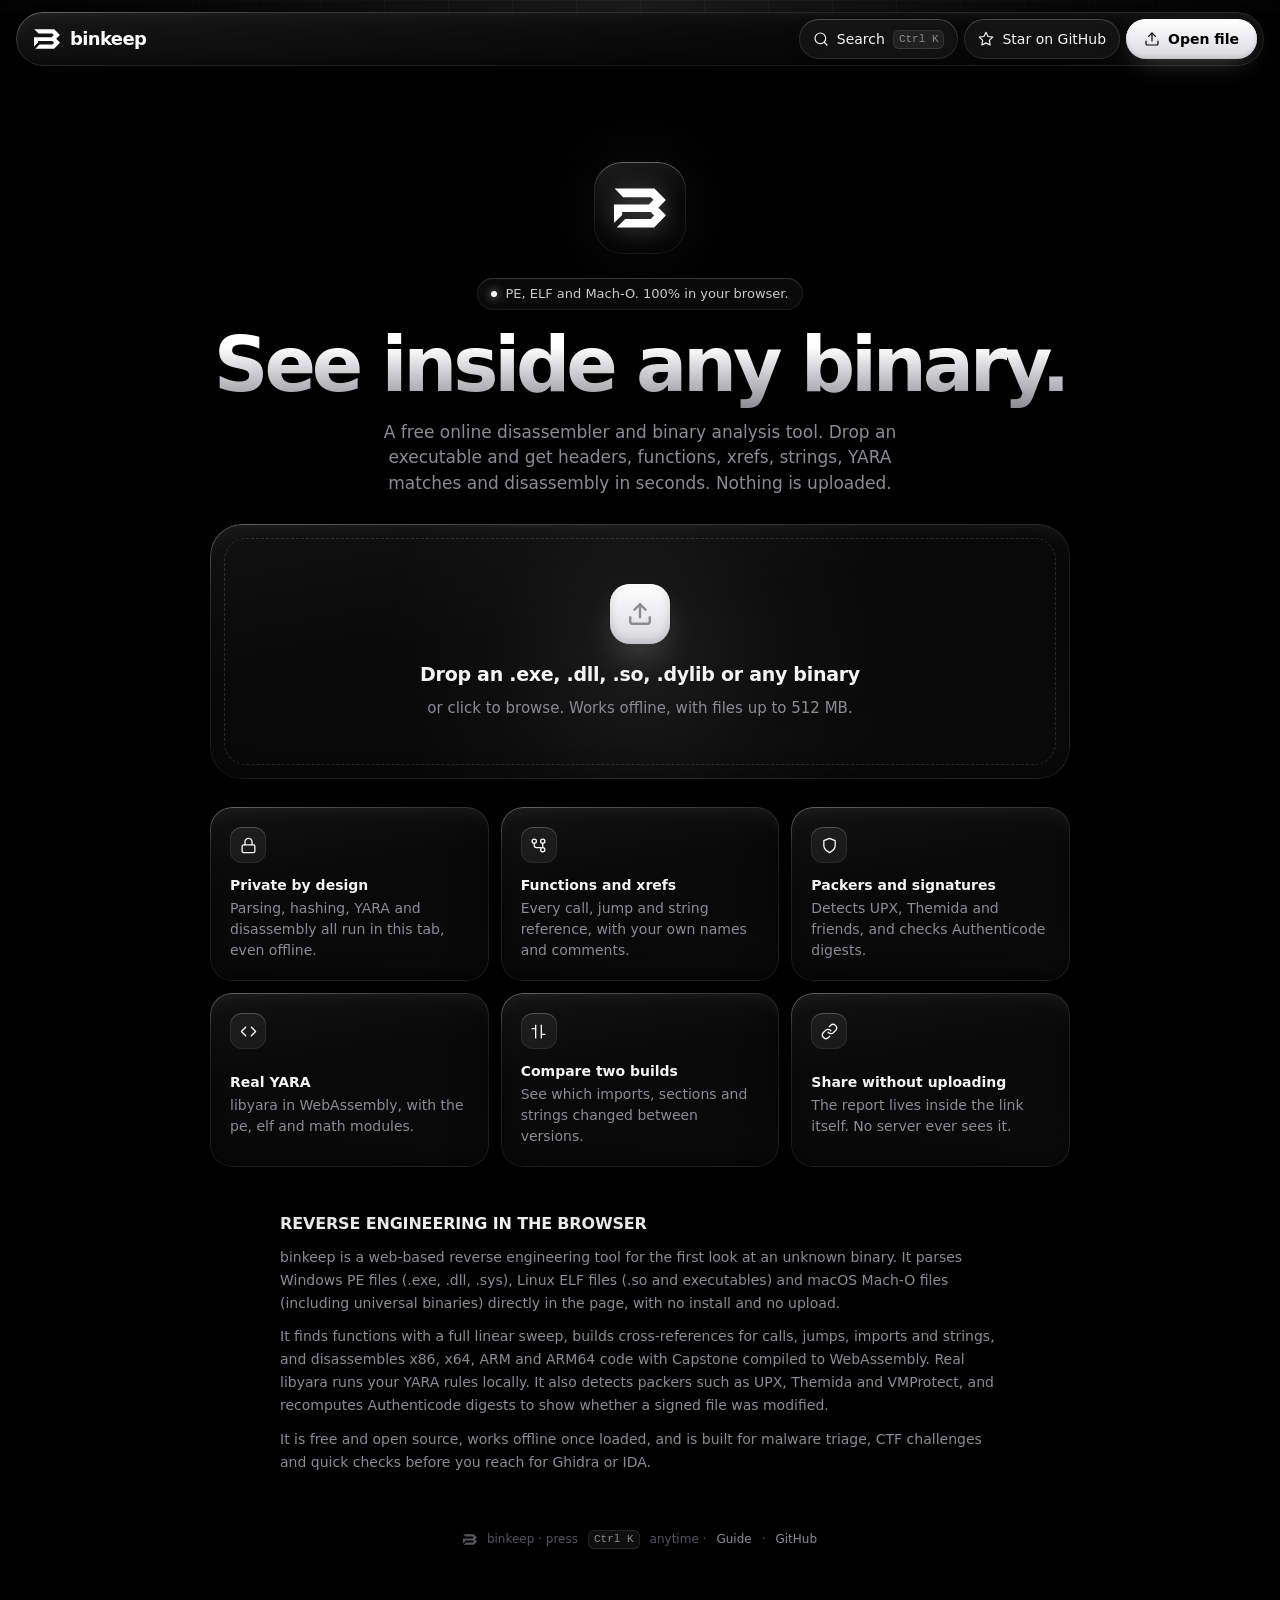
==== commit b22f9bdd: "Add Star on GitHub button to the header" ====
--- a/index.html
+++ b/index.html
@@ -12,6 +12,7 @@
   <meta name="keywords" content="binkeep, online disassembler, web reverse engineering, reverse engineering in browser, binary analysis, PE viewer, ELF viewer, Mach-O viewer, YARA online, malware analysis, exe analyzer">
   <link rel="canonical" href="https://kano92-dir.github.io/binkeep/">
   <meta name="robots" content="index, follow, max-image-preview:large">
+  <meta name="google-site-verification" content="hDz85CdMjZDUyNA26AgW_or9FqPWu4Q4o8ARTIttnnE">
   <meta name="author" content="kano92-dir">
   <meta name="application-name" content="binkeep">
   <meta name="apple-mobile-web-app-title" content="binkeep">
@@ -122,6 +123,10 @@
           <button type="button" role="menuitem" data-export="json">Report as JSON</button>
         </div>
       </div>
+      <a class="btn icon-btn star-btn" href="https://github.com/kano92-dir/binkeep" target="_blank" rel="noopener" title="Star binkeep on GitHub">
+        <svg viewBox="0 0 24 24" aria-hidden="true"><polygon points="12 2 15.09 8.26 22 9.27 17 14.14 18.18 21.02 12 17.77 5.82 21.02 7 14.14 2 9.27 8.91 8.26 12 2"/></svg>
+        <span class="lbl">Star on GitHub</span>
+      </a>
       <label class="btn btn-primary" for="fileInput">
         <svg viewBox="0 0 24 24" aria-hidden="true"><path d="M21 15v4a2 2 0 0 1-2 2H5a2 2 0 0 1-2-2v-4"/><polyline points="17 8 12 3 7 8"/><line x1="12" y1="3" x2="12" y2="15"/></svg>
         <span class="lbl">Open file</span>
--- a/css/style.css
+++ b/css/style.css
@@ -732,3 +732,10 @@
 .doc-foot { padding: 0 16px 32px; flex-wrap: wrap; }
 @media (max-width: 480px) { .topbar .hide-sm { display: none; } }
 a.btn { text-decoration: none; }
+.star-btn svg { transition: fill 200ms var(--ease), stroke 200ms var(--ease); }
+.star-btn:hover svg { fill: #f5c542; stroke: #f5c542; }
+@media (max-width: 480px) { .actions:has(#compareBtn:not([hidden])) .star-btn { display: none; } }
+@media (max-width: 1100px) {
+  .actions:has(#compareBtn:not([hidden])) .star-btn { padding: 0; width: 40px; }
+  .actions:has(#compareBtn:not([hidden])) .star-btn .lbl { display: none; }
+}
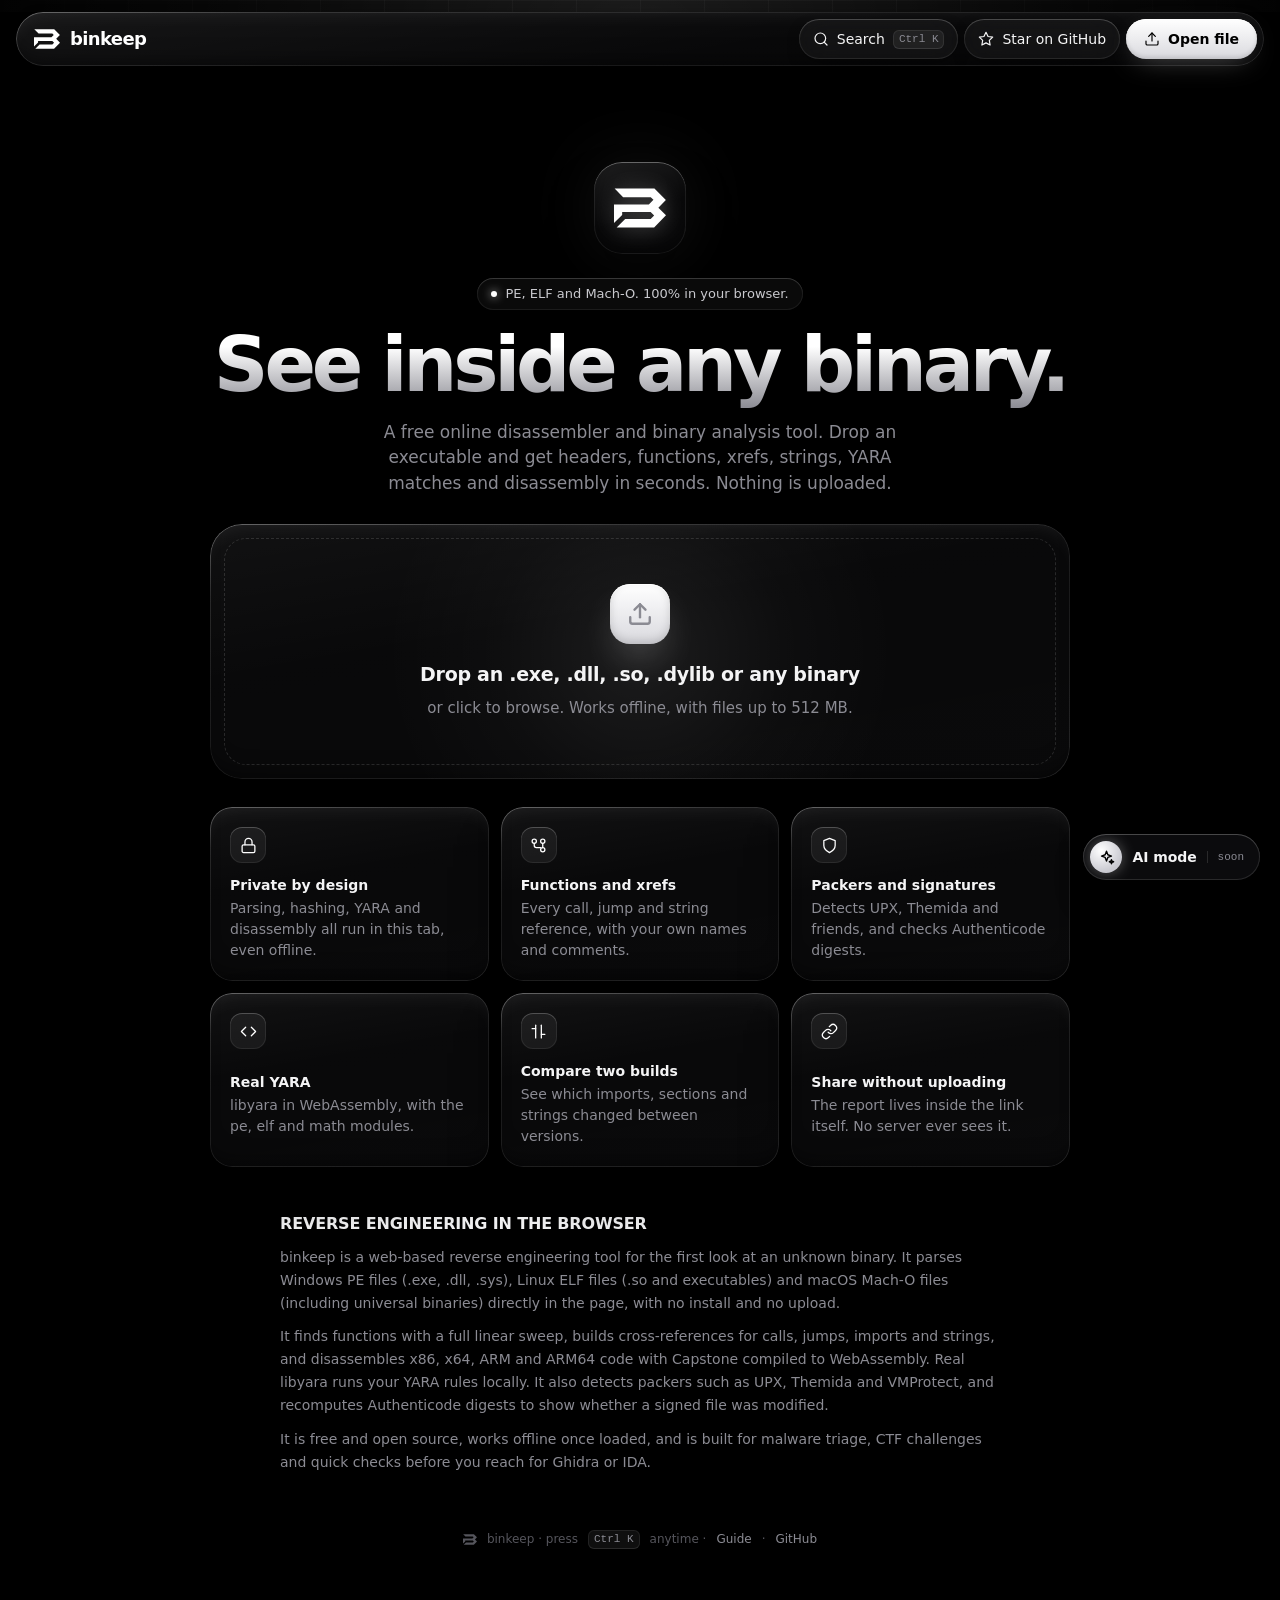
==== commit 2d642b0c: "Add control flow graph view, polish disassembly, decompiler and AI mode placeholders - Graph tab: ba" ====
--- a/index.html
+++ b/index.html
@@ -218,6 +218,8 @@
         <button role="tab" data-tab="resources" hidden>Resources</button>
         <button role="tab" data-tab="hex">Hex</button>
         <button role="tab" data-tab="disasm">Disassembly</button>
+        <button role="tab" data-tab="graph">Graph</button>
+        <button role="tab" data-tab="decompiler">Decompiler<span class="soon">Soon</span></button>
         <button role="tab" data-tab="yara">YARA</button>
         <button role="tab" data-tab="diff" hidden>Compare</button>
       </nav>
@@ -281,11 +283,49 @@
           </form>
           <button class="btn" id="disBack" type="button" disabled>Back</button>
           <button class="btn" id="disEntry" type="button">Entry point</button>
+          <button class="btn" id="disGraph" type="button" title="Show this function as a graph (Space)">Graph view</button>
           <span class="muted" id="disInfo"></span>
         </div>
         <p class="keys muted small">Click a line, then <kbd class="kbd">N</kbd> rename function, <kbd class="kbd">;</kbd> comment, <kbd class="kbd">X</kbd> cross-references.</p>
         <div class="disasm" id="disList" aria-live="polite"></div>
         <button class="btn more" id="disMore" type="button" hidden>Load 300 more</button>
+      </div>
+      <div class="panel" role="tabpanel" data-panel="graph" hidden>
+        <div class="toolbar">
+          <form id="cfgGoto" class="goto">
+            <label for="cfgGotoInput">Function</label>
+            <input id="cfgGotoInput" placeholder="address or function name" autocomplete="off" spellcheck="false">
+            <button class="btn" type="submit">Go</button>
+          </form>
+          <button class="btn" id="cfgBack" type="button" disabled>Back</button>
+          <div class="zoom-group" role="group" aria-label="Zoom">
+            <button class="btn" id="cfgOut" type="button" aria-label="Zoom out">&minus;</button>
+            <button class="btn" id="cfgZoom" type="button" title="Reset to 100%">100%</button>
+            <button class="btn" id="cfgIn" type="button" aria-label="Zoom in">+</button>
+          </div>
+          <button class="btn" id="cfgFit" type="button">Fit</button>
+          <button class="btn" id="cfgListing" type="button" title="Back to the listing (Space)">Listing</button>
+        </div>
+        <p class="keys muted small"><span class="cfg-key"><i class="e-true"></i>branch taken</span><span class="cfg-key"><i class="e-false"></i>not taken</span><span class="cfg-key"><i class="e-jmp"></i>always</span> Drag to move, scroll to pan, <kbd class="kbd">Ctrl</kbd> + scroll to zoom. Double-click a line to open it in the listing.</p>
+        <div class="cfg-view" id="cfgView" tabindex="0" aria-label="Control flow graph"><div class="cfg-canvas" id="cfgCanvas"></div><canvas class="cfg-mini" id="cfgMini" width="168" height="120" aria-label="Overview of the whole graph, click to move" hidden></canvas></div>
+        <span class="muted small" id="cfgInfo"></span>
+      </div>
+      <div class="panel" role="tabpanel" data-panel="decompiler" hidden>
+        <div class="card soon-card">
+          <span class="soon">Coming soon</span>
+          <h3>Decompiler</h3>
+          <p>Readable C-like code for the selected function, next to the graph and the listing. Like everything else in binkeep, it will run in your browser, so the file still never leaves your computer.</p>
+          <pre class="soon-preview" aria-hidden="true">int sub_401000(char *a1)
+{
+  if (!a1)
+    return -1;
+  return check_key(a1, strlen(a1));
+}</pre>
+          <div class="toolbar">
+            <button class="btn" type="button" data-tab-link="graph">Try the graph view</button>
+            <a class="btn" href="https://github.com/kano92-dir/binkeep" target="_blank" rel="noopener">Star on GitHub to follow progress</a>
+          </div>
+        </div>
       </div>
       <div class="panel" role="tabpanel" data-panel="yara" hidden>
         <div class="yara-grid">
@@ -322,6 +362,14 @@
 
   <div class="toast" id="toast" role="status" aria-live="polite" hidden></div>
 
+  <div class="ai-fab-wrap">
+    <button class="btn ai-fab" type="button" id="aiBtn" title="AI mode is coming soon">
+      <span class="ai-ico" aria-hidden="true"><svg viewBox="0 0 24 24"><path d="M12 3l1.9 5.1L19 10l-5.1 1.9L12 17l-1.9-5.1L5 10l5.1-1.9z"/><path d="M19 15l.8 2.2L22 18l-2.2.8L19 21l-.8-2.2L16 18l2.2-.8z"/></svg></span>
+      <span class="ai-lbl">AI mode</span>
+      <span class="ai-soon">soon</span>
+    </button>
+  </div>
+
   <script type="module" src="js/app.js"></script>
 </body>
 </html>
--- a/css/style.css
+++ b/css/style.css
@@ -739,3 +739,158 @@
   .actions:has(#compareBtn:not([hidden])) .star-btn { padding: 0; width: 40px; }
   .actions:has(#compareBtn:not([hidden])) .star-btn .lbl { display: none; }
 }
+
+/* ---------- Control flow graph ---------- */
+.cfg-view {
+  position: relative; overflow: hidden; height: max(440px, calc(100dvh - 300px)); border-radius: var(--r-lg);
+  background: radial-gradient(circle at 1px 1px, rgba(255,255,255,0.075) 1px, transparent 0) 0 0 / 22px 22px, rgba(255,255,255,0.012);
+  box-shadow: inset 0 0 0 1px var(--line-strong);
+  cursor: grab; touch-action: none; user-select: none; -webkit-user-select: none;
+}
+.cfg-view.dragging { cursor: grabbing; }
+.cfg-view:focus-visible { outline-offset: -2px; }
+.cfg-canvas { position: absolute; left: 0; top: 0; transform-origin: 0 0; will-change: transform; }
+.cfg-canvas.glide { transition: transform 380ms var(--ease); }
+svg.cfg-edges { position: absolute; left: 0; top: 0; overflow: visible; stroke: none; pointer-events: none; }
+.cfg-edges path { fill: none; stroke-width: 1.6; }
+.cfg-edges marker path { stroke: none; }
+.cfg-edges path.e-true { stroke: var(--ok); }
+.cfg-edges path.e-false { stroke: var(--danger); }
+.cfg-edges path.e-jmp { stroke: var(--info); }
+.cfg-edges marker path.e-true { fill: var(--ok); }
+.cfg-edges marker path.e-false { fill: var(--danger); }
+.cfg-edges marker path.e-jmp { fill: var(--info); }
+.cfg-edges path.back { stroke-dasharray: 6 4; }
+.cfg-node {
+  position: absolute; width: max-content; max-width: 760px; overflow: hidden;
+  font: 12px/1.7 var(--mono); background: #0d0d0f; border-radius: 12px;
+  box-shadow: inset 0 0 0 1px var(--line-strong), 0 12px 30px -14px rgba(0,0,0,0.95);
+}
+.cfg-node.entry { box-shadow: inset 0 0 0 1px rgba(255,255,255,0.4), 0 12px 30px -14px rgba(0,0,0,0.95); }
+.cfg-node.flash { animation: cfg-flash 1100ms var(--ease); }
+@keyframes cfg-flash { 0%, 35% { box-shadow: inset 0 0 0 2px #fff, 0 0 0 6px rgba(255,255,255,0.12); } }
+.cfg-head { padding: 5px 12px; font-weight: 600; color: var(--fg); white-space: pre; border-bottom: 1px solid var(--line); background: rgba(255,255,255,0.035); }
+.cfg-node.entry .cfg-head { background: rgba(255,255,255,0.08); }
+.cfg-row { padding: 0 12px; white-space: pre; }
+.cfg-row:hover { background: rgba(255,255,255,0.04); }
+.cfg-row.sel { background: rgba(255,255,255,0.09); box-shadow: inset 2px 0 0 #fff; }
+.cfg-row .d-ops .link { color: var(--c-call); text-decoration-color: rgba(167, 216, 191, 0.3); }
+.cfg-row .d-ops .link[data-cfgblock] { color: var(--c-jump); text-decoration-color: rgba(227, 197, 143, 0.3); }
+.zoom-group { display: inline-flex; gap: 4px; }
+.zoom-group .btn { padding: 0 14px; font-variant-numeric: tabular-nums; }
+#cfgZoom { min-width: 68px; }
+.cfg-key { display: inline-flex; align-items: center; gap: 6px; margin-right: 14px; }
+.cfg-key i { width: 18px; height: 2px; border-radius: 2px; }
+.cfg-key i.e-true { background: var(--ok); }
+.cfg-key i.e-false { background: var(--danger); }
+.cfg-key i.e-jmp { background: var(--info); }
+
+/* ---------- Coming soon: decompiler tab + AI mode ---------- */
+.soon {
+  display: inline-block; margin-left: 7px; padding: 2px 7px; border-radius: var(--r-pill); vertical-align: 1px;
+  font: 600 10px/1.4 var(--sans); letter-spacing: 0.06em; text-transform: uppercase;
+  color: var(--warn); background: rgba(227, 197, 143, 0.08); box-shadow: inset 0 0 0 1px rgba(227, 197, 143, 0.25);
+}
+.tabs button[aria-selected="true"] .soon { color: #6b5321; background: rgba(0,0,0,0.06); box-shadow: inset 0 0 0 1px rgba(0,0,0,0.15); }
+.soon-card { max-width: 720px; display: grid; gap: 14px; justify-items: start; padding: 28px; }
+.soon-card .soon { margin-left: 0; }
+.soon-card h3 { font-size: 22px; }
+.soon-card p { margin: 0; color: var(--fg-2); max-width: 60ch; }
+.soon-preview {
+  margin: 0; width: 100%; padding: 16px 18px; border-radius: var(--r-md); overflow-x: auto;
+  font: 13px/1.7 var(--mono); color: var(--fg-2); background: rgba(255,255,255,0.03); box-shadow: inset 0 0 0 1px var(--line);
+  filter: blur(2.5px); opacity: 0.6; user-select: none;
+}
+.ai-fab { -webkit-backdrop-filter: var(--glass-blur); backdrop-filter: var(--glass-blur); }
+.ai-fab-wrap { position: fixed; right: 20px; bottom: 20px; z-index: 70; display: grid; justify-items: end; gap: 10px; }
+  width: min(330px, calc(100vw - 32px)); padding: 20px; border-radius: 20px; display: grid; gap: 10px; justify-items: start;
+  background: rgba(14, 14, 16, 0.94); -webkit-backdrop-filter: var(--glass-blur); backdrop-filter: var(--glass-blur);
+  box-shadow: var(--spec-top), inset 0 0 0 1px var(--glass-edge), 0 30px 60px -20px rgba(0,0,0,1);
+  transform-origin: bottom right; animation: pop 240ms var(--spring);
+}
+@media (max-width: 480px) {
+  .ai-fab-wrap { right: 16px; bottom: 16px; }
+  .ai-soon { display: none; }
+  .cfg-view { height: max(380px, calc(100dvh - 330px)); }
+}
+
+/* ---------- Polish: token highlight, graph, listing, AI mode ---------- */
+::highlight(binkeep-tok) { background-color: rgba(227, 197, 143, 0.3); color: #fff; }
+
+.cfg-view {
+  background:
+    radial-gradient(900px 500px at 50% -20%, rgba(255,255,255,0.05), transparent 70%),
+    radial-gradient(circle at 1px 1px, rgba(255,255,255,0.085) 1px, transparent 0) var(--gx, 0) var(--gy, 0) / var(--gs, 22px) var(--gs, 22px),
+    #050506;
+}
+.cfg-view::after { content: ''; position: absolute; inset: 0; z-index: 1; pointer-events: none; border-radius: inherit; box-shadow: inset 0 0 90px 6px rgba(0,0,0,0.8), inset 0 0 0 1px rgba(255,255,255,0.1); }
+.cfg-node { background: linear-gradient(180deg, #151518, #0b0b0d 70%); border-radius: 14px; transition: opacity 220ms var(--ease), box-shadow 220ms var(--ease); }
+.cfg-head { display: flex; align-items: center; justify-content: space-between; gap: 18px; padding: 7px 12px; }
+.cfg-name::before { content: ''; display: inline-block; width: 7px; height: 7px; margin-right: 9px; border-radius: 50%; vertical-align: 1px; background: var(--faint); }
+.cfg-node.entry .cfg-name::before { background: #fff; box-shadow: 0 0 10px #fff; }
+.cfg-node.leaf .cfg-name::before { background: var(--c-ret); box-shadow: 0 0 8px rgba(239,154,154,0.7); }
+.cfg-tag { font: 600 10px/1 var(--sans); letter-spacing: 0.07em; text-transform: uppercase; color: var(--faint); }
+.cfg-node.entry .cfg-tag { color: var(--fg); }
+.cfg-node.leaf .cfg-tag { color: var(--c-ret); }
+.cfg-body { padding: 4px 0 6px; }
+.cfg-node.entry { box-shadow: inset 0 0 0 1px rgba(255,255,255,0.45), 0 0 0 4px rgba(255,255,255,0.04), 0 0 46px -8px rgba(255,255,255,0.22), 0 12px 30px -14px #000; }
+.cfg-canvas.focus .cfg-node:not(.hot) { opacity: 0.35; }
+.cfg-canvas.focus .cfg-edges path:not(.hot) { opacity: 0.12; }
+.cfg-node.hot:not(.near) { box-shadow: inset 0 0 0 1px rgba(255,255,255,0.6), 0 0 0 4px rgba(255,255,255,0.05), 0 0 40px -10px rgba(255,255,255,0.25), 0 18px 40px -14px #000; }
+.cfg-edges path { transition: opacity 220ms var(--ease), stroke-width 220ms var(--ease); }
+.cfg-edges path.e-true { color: var(--ok); }
+.cfg-edges path.e-false { color: var(--danger); }
+.cfg-edges path.e-jmp { color: var(--info); }
+.cfg-edges path.hot { stroke-width: 2.4; stroke-dasharray: 7 5; animation: cfg-flow 650ms linear infinite; filter: drop-shadow(0 0 3px currentColor); }
+@keyframes cfg-flow { to { stroke-dashoffset: -12; } }
+.cfg-canvas.enter .cfg-node { animation: cfg-in 480ms var(--spring) backwards; animation-delay: calc(var(--d) * 14ms); }
+.cfg-canvas.enter .cfg-edges { animation: fadein 700ms var(--ease) 180ms backwards; }
+@keyframes cfg-in { from { opacity: 0; transform: translateY(10px) scale(0.97); } }
+.cfg-mini {
+  position: absolute; right: 12px; top: 12px; z-index: 2; width: 168px; height: 120px; border-radius: 12px; cursor: crosshair;
+  background: rgba(10, 10, 12, 0.82); -webkit-backdrop-filter: blur(10px); backdrop-filter: blur(10px);
+  box-shadow: inset 0 0 0 1px var(--line-strong), 0 12px 30px -10px #000;
+}
+
+.d-label.fn {
+  margin-top: 14px; padding: 12px 18px 8px;
+  background: linear-gradient(90deg, rgba(255,255,255,0.075), rgba(255,255,255,0) 55%);
+  border-top: 1px solid rgba(255,255,255,0.08);
+}
+.d-label.fn > span::before { content: ''; display: inline-block; width: 7px; height: 7px; margin-right: 10px; border-radius: 50%; vertical-align: 2px; background: #fff; box-shadow: 0 0 10px rgba(255,255,255,0.8); }
+.d-label:not(.fn) > span { color: var(--c-jump); }
+.d-sep { border-top: 0; height: 1px; background: linear-gradient(90deg, rgba(255,255,255,0.14), transparent 70%); }
+.d-row:hover { box-shadow: inset 2px 0 0 rgba(255,255,255,0.25); }
+.d-mnem.call, .d-mnem.jump, .d-mnem.ret { font-weight: 500; }
+.d-cmt.api { text-shadow: 0 0 12px rgba(227,197,143,0.35); }
+
+.ai-fab {
+  min-height: 46px; padding: 0 16px 0 7px; gap: 10px;
+  background: rgba(14, 14, 16, 0.82);
+  box-shadow: var(--spec-top), inset 0 0 0 1px rgba(255,255,255,0.12), 0 18px 40px -14px #000;
+  transition: transform 380ms var(--spring), background 200ms var(--ease), box-shadow 200ms var(--ease);
+}
+.ai-fab:hover { background: rgba(24, 24, 28, 0.9); box-shadow: var(--spec-top), inset 0 0 0 1px rgba(255,255,255,0.22), 0 0 30px -10px rgba(255,255,255,0.25), 0 18px 40px -14px #000; }
+.ai-ico {
+  display: grid; place-items: center; width: 32px; height: 32px; border-radius: 50%;
+  background: radial-gradient(circle at 35% 30%, #ffffff, #c9c9d0 70%);
+  color: #000; box-shadow: 0 0 16px -2px rgba(255,255,255,0.45);
+}
+.ai-fab .ai-ico svg { width: 17px; height: 17px; stroke-width: 2; }
+.ai-lbl { font-weight: 600; letter-spacing: -0.005em; }
+.ai-soon { font: 500 11px var(--mono); color: var(--muted); padding-left: 10px; border-left: 1px solid var(--line-strong); }
+  display: grid; place-items: center; width: 62px; height: 62px; border-radius: 50%; color: #000;
+  background: radial-gradient(circle at 35% 30%, #ffffff, #c4c4cb 70%);
+  box-shadow: 0 0 0 6px rgba(255,255,255,0.05), 0 0 44px -4px rgba(255,255,255,0.4);
+}
+@media (max-width: 480px) { .cfg-mini { display: none; } }
+@media (max-width: 480px) { .ai-fab { min-height: 42px; padding: 0 14px 0 6px; } }
+
+.ai-fab .ai-ico { transition: transform 380ms var(--spring); }
+.ai-fab:active .ai-ico { transform: scale(0.85) rotate(-12deg); }
+.ai-fab.pulse .ai-ico { animation: ai-pulse 650ms var(--ease); }
+@keyframes ai-pulse {
+  0% { box-shadow: 0 0 0 0 rgba(255,255,255,0.7), 0 0 16px -2px rgba(255,255,255,0.45); transform: rotate(0); }
+  40% { transform: rotate(18deg) scale(1.08); }
+  100% { box-shadow: 0 0 0 16px rgba(255,255,255,0), 0 0 16px -2px rgba(255,255,255,0.45); transform: rotate(0); }
+}
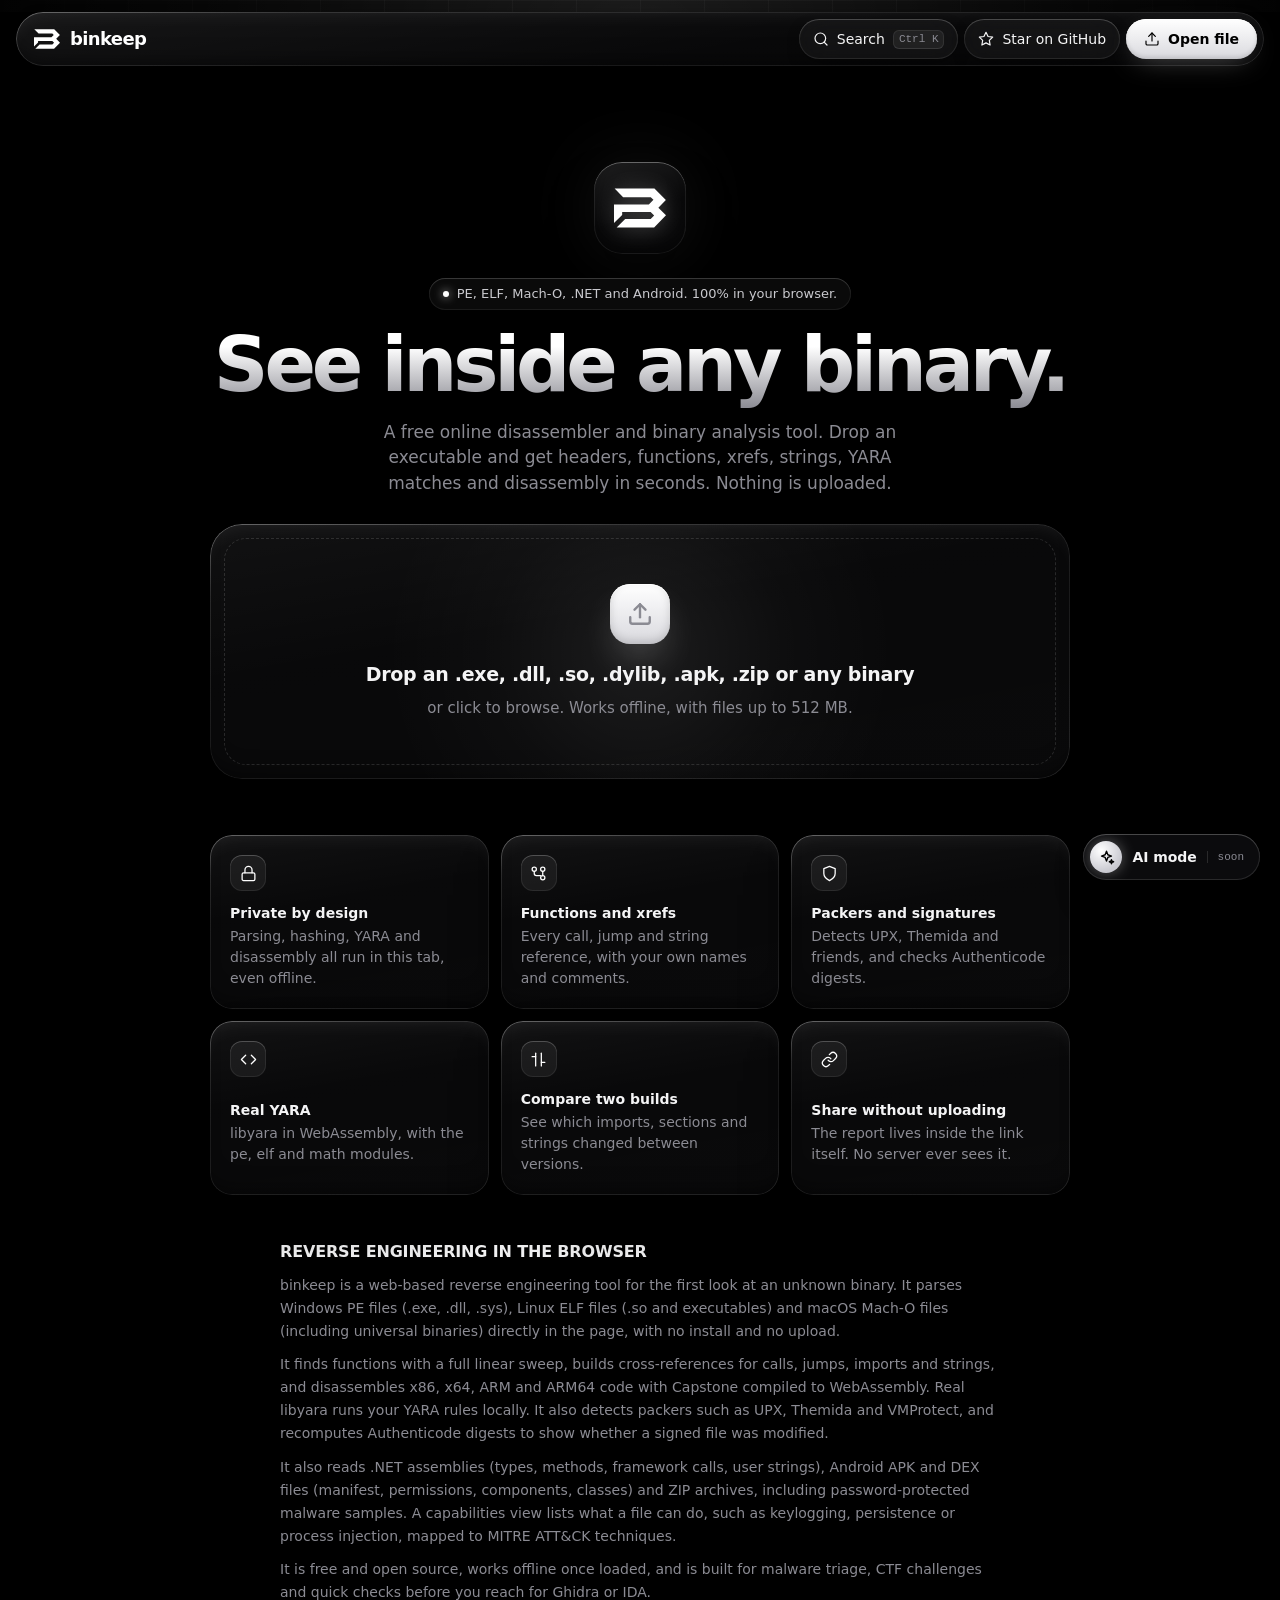
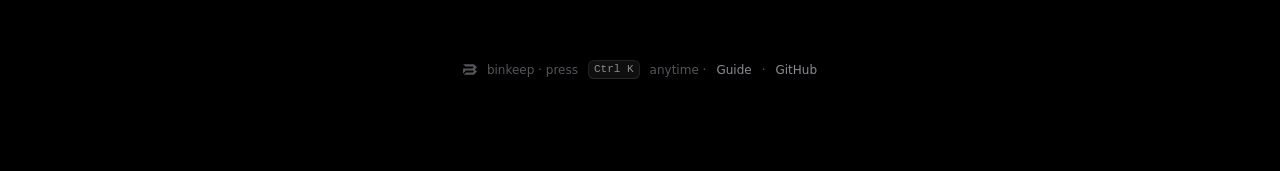
==== commit a0084a8f: "Add capabilities with MITRE ATT&CK, .NET, Android APK/DEX and ZIP support - What it can do: behaviou" ====
--- a/index.html
+++ b/index.html
@@ -97,6 +97,7 @@
     </a>
     <div class="file-meta" id="fileMeta" hidden>
       <span class="file-icon" id="fileIcon" hidden></span>
+      <button class="btn archive-back" type="button" id="archiveBack" hidden title="Back to the archive this file came from"></button>
       <span class="file-name" id="fileName"></span>
       <span class="chip" id="fileFormat"></span>
     </div>
@@ -140,16 +141,19 @@
     <section class="empty" id="emptyState">
       <div class="hero">
         <span class="emblem" aria-hidden="true"><svg viewBox="289 373 688 513"><path d="M297 373H824L975 524L876 625L977 726L820 886H324L437 774H774L820 728L774 681H397V722L289 827V583H750L811 522L775 486H410Z"/></svg></span>
-        <span class="eyebrow"><span class="dot" aria-hidden="true"></span>PE, ELF and Mach-O. 100% in your browser.</span>
+        <span class="eyebrow"><span class="dot" aria-hidden="true"></span>PE, ELF, Mach-O, .NET and Android. 100% in your browser.</span>
         <h1><span class="grad">See inside any binary.</span></h1>
         <p>A free online disassembler and binary analysis tool. Drop an executable and get headers, functions, xrefs, strings, YARA matches and disassembly in seconds. Nothing is uploaded.</p>
       </div>
       <label class="dropzone" for="fileInput" id="dropzone">
         <span class="lens" aria-hidden="true"></span>
         <span class="drop-icon" aria-hidden="true"><svg viewBox="0 0 24 24"><path d="M21 15v4a2 2 0 0 1-2 2H5a2 2 0 0 1-2-2v-4"/><polyline points="17 8 12 3 7 8"/><line x1="12" y1="3" x2="12" y2="15"/></svg></span>
-        <strong>Drop an .exe, .dll, .so, .dylib or any binary</strong>
+        <strong>Drop an .exe, .dll, .so, .dylib, .apk, .zip or any binary</strong>
         <span>or click to browse. Works offline, with files up to 512 MB.</span>
       </label>
+      <div class="try-row">
+        <button class="btn" type="button" id="installBtn" hidden>Install as an app</button>
+      </div>
       <ul class="pitch">
         <li>
           <span class="ico" aria-hidden="true"><svg viewBox="0 0 24 24"><rect x="3" y="11" width="18" height="11" rx="2"/><path d="M7 11V7a5 5 0 0 1 10 0v4"/></svg></span>
@@ -180,6 +184,7 @@
         <h2 id="aboutTitle">Reverse engineering in the browser</h2>
         <p>binkeep is a web-based reverse engineering tool for the first look at an unknown binary. It parses Windows PE files (.exe, .dll, .sys), Linux ELF files (.so and executables) and macOS Mach-O files (including universal binaries) directly in the page, with no install and no upload.</p>
         <p>It finds functions with a full linear sweep, builds cross-references for calls, jumps, imports and strings, and disassembles x86, x64, ARM and ARM64 code with Capstone compiled to WebAssembly. Real libyara runs your YARA rules locally. It also detects packers such as UPX, Themida and VMProtect, and recomputes Authenticode digests to show whether a signed file was modified.</p>
+        <p>It also reads .NET assemblies (types, methods, framework calls, user strings), Android APK and DEX files (manifest, permissions, components, classes) and ZIP archives, including password-protected malware samples. A capabilities view lists what a file can do, such as keylogging, persistence or process injection, mapped to MITRE ATT&amp;CK techniques.</p>
         <p>It is free and open source, works offline once loaded, and is built for malware triage, CTF challenges and quick checks before you reach for Ghidra or IDA.</p>
       </section>
       <p class="foot"><svg viewBox="289 373 688 513" aria-hidden="true"><path d="M297 373H824L975 524L876 625L977 726L820 886H324L437 774H774L820 728L774 681H397V722L289 827V583H750L811 522L775 486H410Z"/></svg>binkeep &middot; press <kbd class="kbd">Ctrl K</kbd> anytime &middot; <a href="guide.html">Guide</a> &middot; <a href="https://github.com/kano92-dir/binkeep">GitHub</a></p>
@@ -192,7 +197,10 @@
 
     <section class="report" id="shared" hidden></section>
 
+    <section class="report archive" id="archive" hidden></section>
+
     <section class="report" id="report" hidden>
+      <div class="card brief" id="brief"></div>
       <div class="summary" id="summary"></div>
 
       <div class="card entropy-card">
@@ -210,6 +218,9 @@
       <nav class="tabs" role="tablist" aria-label="Report sections" id="tabs">
         <span class="tab-lens" id="tabLens" aria-hidden="true"></span>
         <button role="tab" data-tab="overview" aria-selected="true">Overview</button>
+        <button role="tab" data-tab="dotnet" hidden>.NET</button>
+        <button role="tab" data-tab="android" hidden>Android</button>
+        <button role="tab" data-tab="files" hidden>Files</button>
         <button role="tab" data-tab="sections">Sections</button>
         <button role="tab" data-tab="imports">Imports</button>
         <button role="tab" data-tab="exports">Symbols</button>
@@ -225,6 +236,9 @@
       </nav>
 
       <div class="panel" role="tabpanel" data-panel="overview"></div>
+      <div class="panel" role="tabpanel" data-panel="dotnet" hidden></div>
+      <div class="panel" role="tabpanel" data-panel="android" hidden></div>
+      <div class="panel" role="tabpanel" data-panel="files" hidden></div>
       <div class="panel" role="tabpanel" data-panel="sections" hidden></div>
       <div class="panel" role="tabpanel" data-panel="imports" hidden></div>
       <div class="panel" role="tabpanel" data-panel="exports" hidden></div>
@@ -283,6 +297,7 @@
           </form>
           <button class="btn" id="disBack" type="button" disabled>Back</button>
           <button class="btn" id="disEntry" type="button">Entry point</button>
+          <button class="btn" id="disMain" type="button" title="Skip the compiler's startup code and open the program's own main function (M)">Jump to main</button>
           <button class="btn" id="disGraph" type="button" title="Show this function as a graph (Space)">Graph view</button>
           <span class="muted" id="disInfo"></span>
         </div>
--- a/css/style.css
+++ b/css/style.css
@@ -894,3 +894,87 @@
   40% { transform: rotate(18deg) scale(1.08); }
   100% { box-shadow: 0 0 0 16px rgba(255,255,255,0), 0 0 16px -2px rgba(255,255,255,0.45); transform: rotate(0); }
 }
+
+/* ---------- Quick read (plain-language summary) ---------- */
+.brief { display: grid; grid-template-columns: minmax(220px, 0.75fr) 2fr; gap: 18px 28px; align-items: start; padding: 22px 24px; }
+.brief-kicker { font: 600 11px var(--sans); letter-spacing: 0.1em; text-transform: uppercase; color: var(--muted); }
+.brief-head h3 { margin-top: 6px; font-size: 24px; line-height: 1.2; letter-spacing: -0.02em; }
+.brief-head p { margin: 6px 0 0; font: 13px var(--mono); }
+.brief-list { list-style: none; margin: 0; padding: 0; display: grid; grid-template-columns: repeat(2, minmax(0, 1fr)); gap: 8px; }
+.b-item {
+  display: flex; align-items: flex-start; gap: 11px; width: 100%; height: 100%; padding: 10px 12px; border: 0; border-radius: 12px;
+  font: inherit; color: var(--fg); text-align: left; background: rgba(255,255,255,0.025); box-shadow: inset 0 0 0 1px var(--line);
+}
+button.b-item { cursor: pointer; transition: background 160ms var(--ease), box-shadow 160ms var(--ease); }
+button.b-item:hover { background: rgba(255,255,255,0.06); box-shadow: inset 0 0 0 1px var(--line-strong); }
+.b-ico { flex: none; display: grid; place-items: center; width: 22px; height: 22px; margin-top: 0; border-radius: 50%; }
+.b-ico svg { width: 14px; height: 14px; stroke-width: 2.4; }
+.b-ok .b-ico { color: var(--ok); background: rgba(167, 216, 191, 0.12); }
+.b-warn .b-ico { color: var(--warn); background: rgba(227, 197, 143, 0.13); }
+.b-bad .b-ico { color: var(--danger); background: rgba(239, 154, 154, 0.14); }
+.b-info .b-ico { color: var(--info); background: rgba(180, 198, 224, 0.12); }
+.b-idle .b-ico { color: var(--muted); background: rgba(255, 255, 255, 0.06); }
+.b-bad .b-item { background: rgba(239, 154, 154, 0.05); box-shadow: inset 0 0 0 1px rgba(239, 154, 154, 0.16); }
+.b-text { display: grid; gap: 2px; min-width: 0; padding-top: 1px; }
+.b-text b { font-weight: 500; font-size: 14px; line-height: 1.4; overflow-wrap: anywhere; }
+.b-text span { font-size: 12.5px; line-height: 1.45; color: var(--muted); }
+.b-idle .b-text b { color: var(--fg-2); font-weight: 400; }
+.brief-note { grid-column: 1 / -1; margin: 0; }
+@media (max-width: 820px) {
+  .brief { grid-template-columns: 1fr; padding: 18px; }
+  .brief-list { grid-template-columns: 1fr; }
+  .brief-head h3 { font-size: 21px; }
+}
+
+/* ---------- Tooltips ---------- */
+.tip { cursor: help; text-decoration: underline dotted rgba(255,255,255,0.4); text-decoration-thickness: 1px; text-underline-offset: 4px; }
+.tip:hover { text-decoration-color: rgba(255,255,255,0.8); }
+.tipbox {
+  position: fixed; z-index: 90; max-width: min(310px, calc(100vw - 24px)); padding: 10px 13px; border-radius: 12px; pointer-events: none;
+  font: 400 13px/1.5 var(--sans); letter-spacing: normal; text-transform: none; color: var(--fg);
+  background: rgba(16, 16, 18, 0.97); box-shadow: var(--spec-top), inset 0 0 0 1px var(--glass-edge), 0 16px 36px -12px #000;
+  animation: pop 160ms var(--ease);
+}
+
+/* ---------- Capabilities, .NET, Android, archives ---------- */
+.caps { list-style: none; margin: 0; padding: 0; display: grid; gap: 8px; }
+.cap { display: grid; gap: 6px; padding: 12px 14px; border-radius: 14px; background: rgba(255, 255, 255, 0.025); box-shadow: inset 0 0 0 1px var(--line); }
+.cap-main { display: flex; flex-wrap: wrap; align-items: center; gap: 8px 10px; font-size: 14px; }
+.cap-main b { font-weight: 600; color: var(--fg); }
+.cap-main .attack { font-family: var(--mono); text-decoration: none; }
+.cap-main .attack:hover { filter: brightness(1.2); }
+.cap-evs { display: flex; flex-wrap: wrap; gap: 4px 14px; font-size: 12px; }
+.cap-ev code { color: var(--fg-2); overflow-wrap: anywhere; }
+.caps-weak { margin-top: 12px; }
+.caps-weak summary { cursor: pointer; padding: 4px 0; }
+.caps-weak .caps { margin-top: 8px; opacity: 0.8; }
+#capsCard > .muted.small:last-child { margin: 12px 0 0; }
+.hash-links { display: flex; flex-wrap: wrap; align-items: center; gap: 8px; margin-top: 10px; padding-top: 12px; border-top: 1px solid var(--line); }
+.hash-links .btn { min-height: 32px; padding: 0 14px; font-size: 13px; text-decoration: none; }
+.hash-links > .muted:last-child { flex-basis: 100%; }
+.plain-list { list-style: none; margin: 0; padding: 0; display: grid; gap: 6px; font-size: 13px; }
+.plain-list li { display: flex; justify-content: space-between; gap: 12px; min-width: 0; }
+.plain-list li > :first-child { overflow-wrap: anywhere; }
+.plain-list.cols { display: block; columns: 2 360px; column-gap: 28px; max-height: 520px; overflow: auto; }
+.plain-list.cols li { display: block; padding: 2px 0; break-inside: avoid; overflow-wrap: anywhere; }
+.dn-types { display: grid; gap: 2px; max-height: 560px; overflow: auto; }
+.dn-type summary { display: flex; flex-wrap: wrap; gap: 4px 12px; align-items: baseline; padding: 6px 4px; cursor: pointer; font-size: 13px; border-bottom: 1px solid var(--line); }
+.dn-type summary .mono { overflow-wrap: anywhere; }
+.dn-type ul { padding: 8px 0 10px 22px; }
+.comps li { flex-wrap: wrap; }
+.try-row { display: flex; flex-wrap: wrap; align-items: center; justify-content: center; gap: 10px 14px; margin: -8px auto 0; text-align: center; }
+.archive-back { min-height: 30px; padding: 0 12px; font-size: 12px; max-width: 220px; overflow: hidden; text-overflow: ellipsis; white-space: nowrap; flex: none; }
+.archive .card { display: grid; gap: 14px; }
+.archive tr.bin td:first-child { color: var(--fg); }
+.zip-pw { display: flex; align-items: center; gap: 10px; font-size: 14px; color: var(--muted); }
+.zip-pw input { flex: 1; max-width: 280px; min-height: 38px; padding: 0 14px; border-radius: 12px; border: 0; background: rgba(255, 255, 255, 0.05); box-shadow: inset 0 0 0 1px var(--line-strong); color: var(--fg); font: 500 14px var(--mono); }
+.archive table { margin-top: 4px; }
+.archive td .btn { min-height: 30px; padding: 0 14px; font-size: 12px; }
+@media (max-width: 640px) {
+  .archive-back { max-width: 120px; }
+  .plain-list.cols { columns: 1; }
+}
+.hints li > .mono, .hints li > span:last-child { min-width: 0; overflow-wrap: anywhere; word-break: break-word; }
+.comps li { display: grid; grid-template-columns: auto minmax(0, 1fr); gap: 4px 10px; }
+.comps li > .muted { grid-column: 2; }
+.card .plain-list:not(.cols) { max-height: 440px; overflow: auto; }
